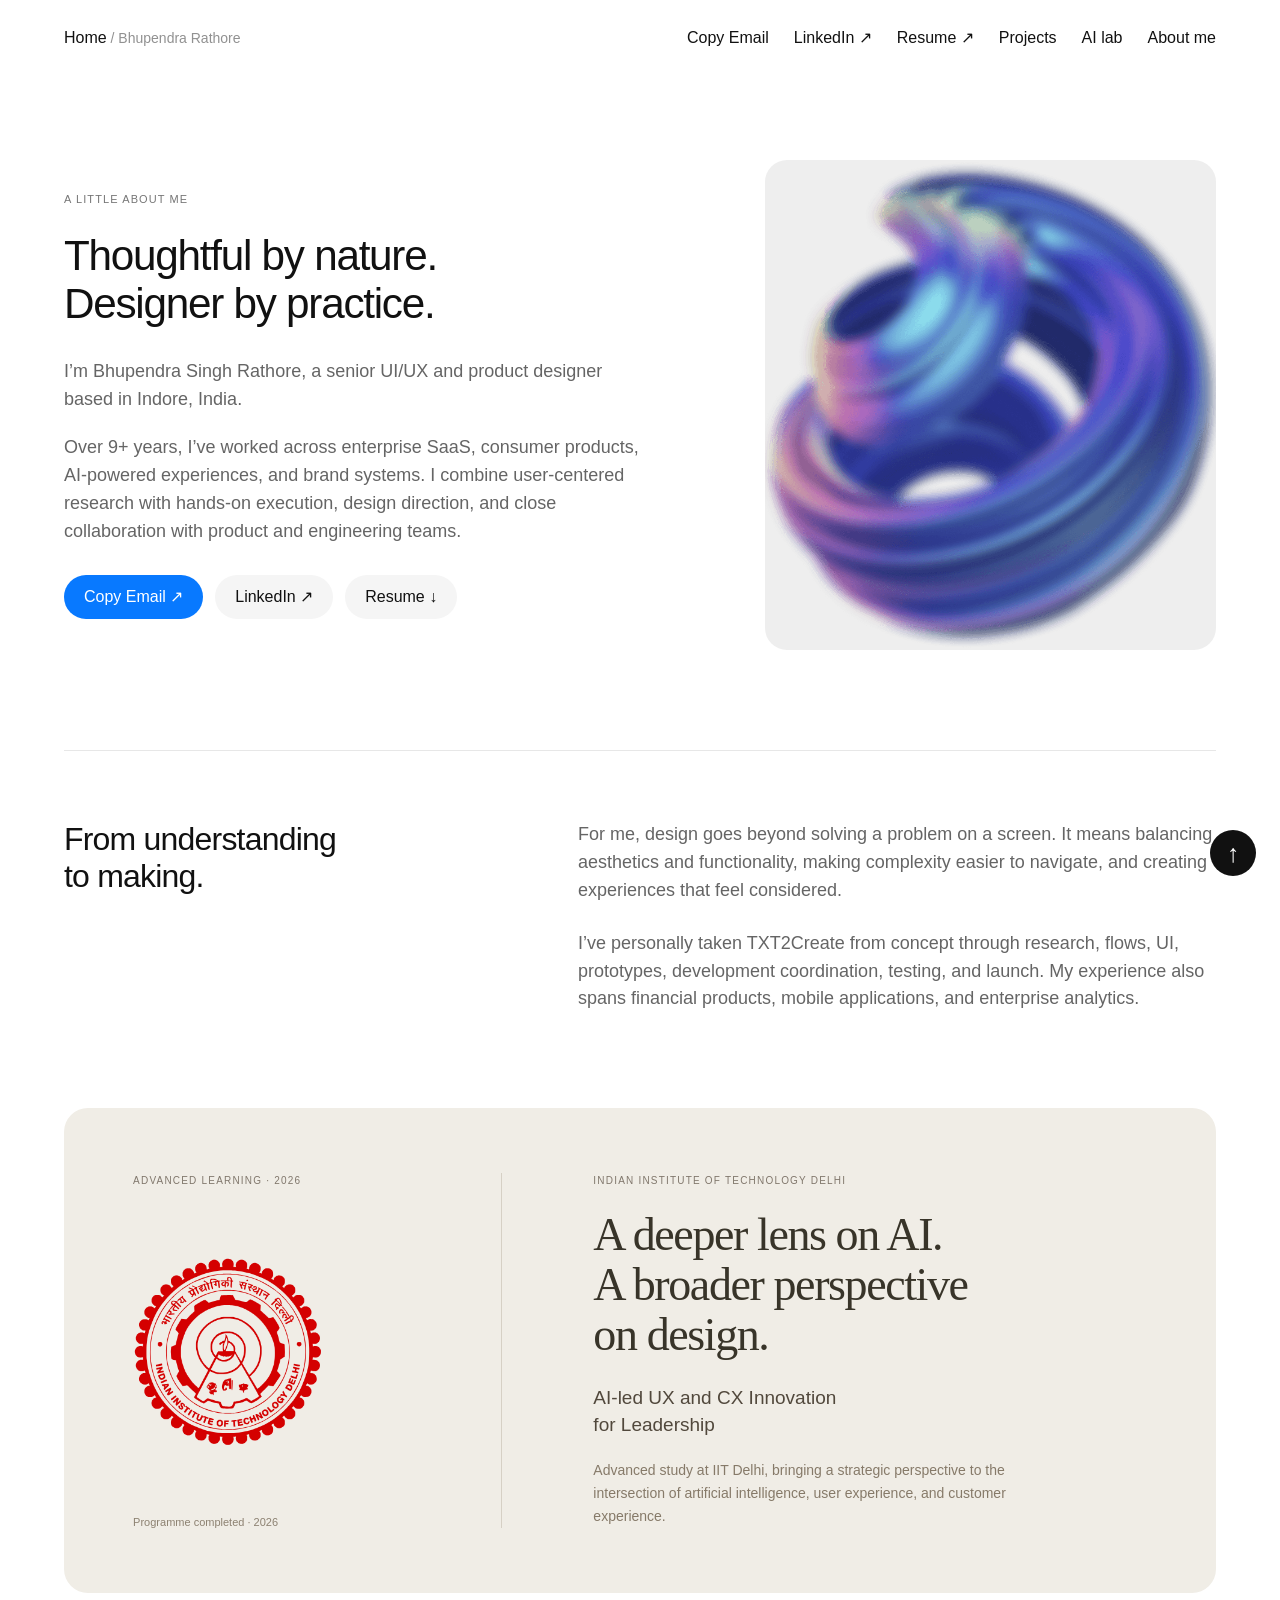
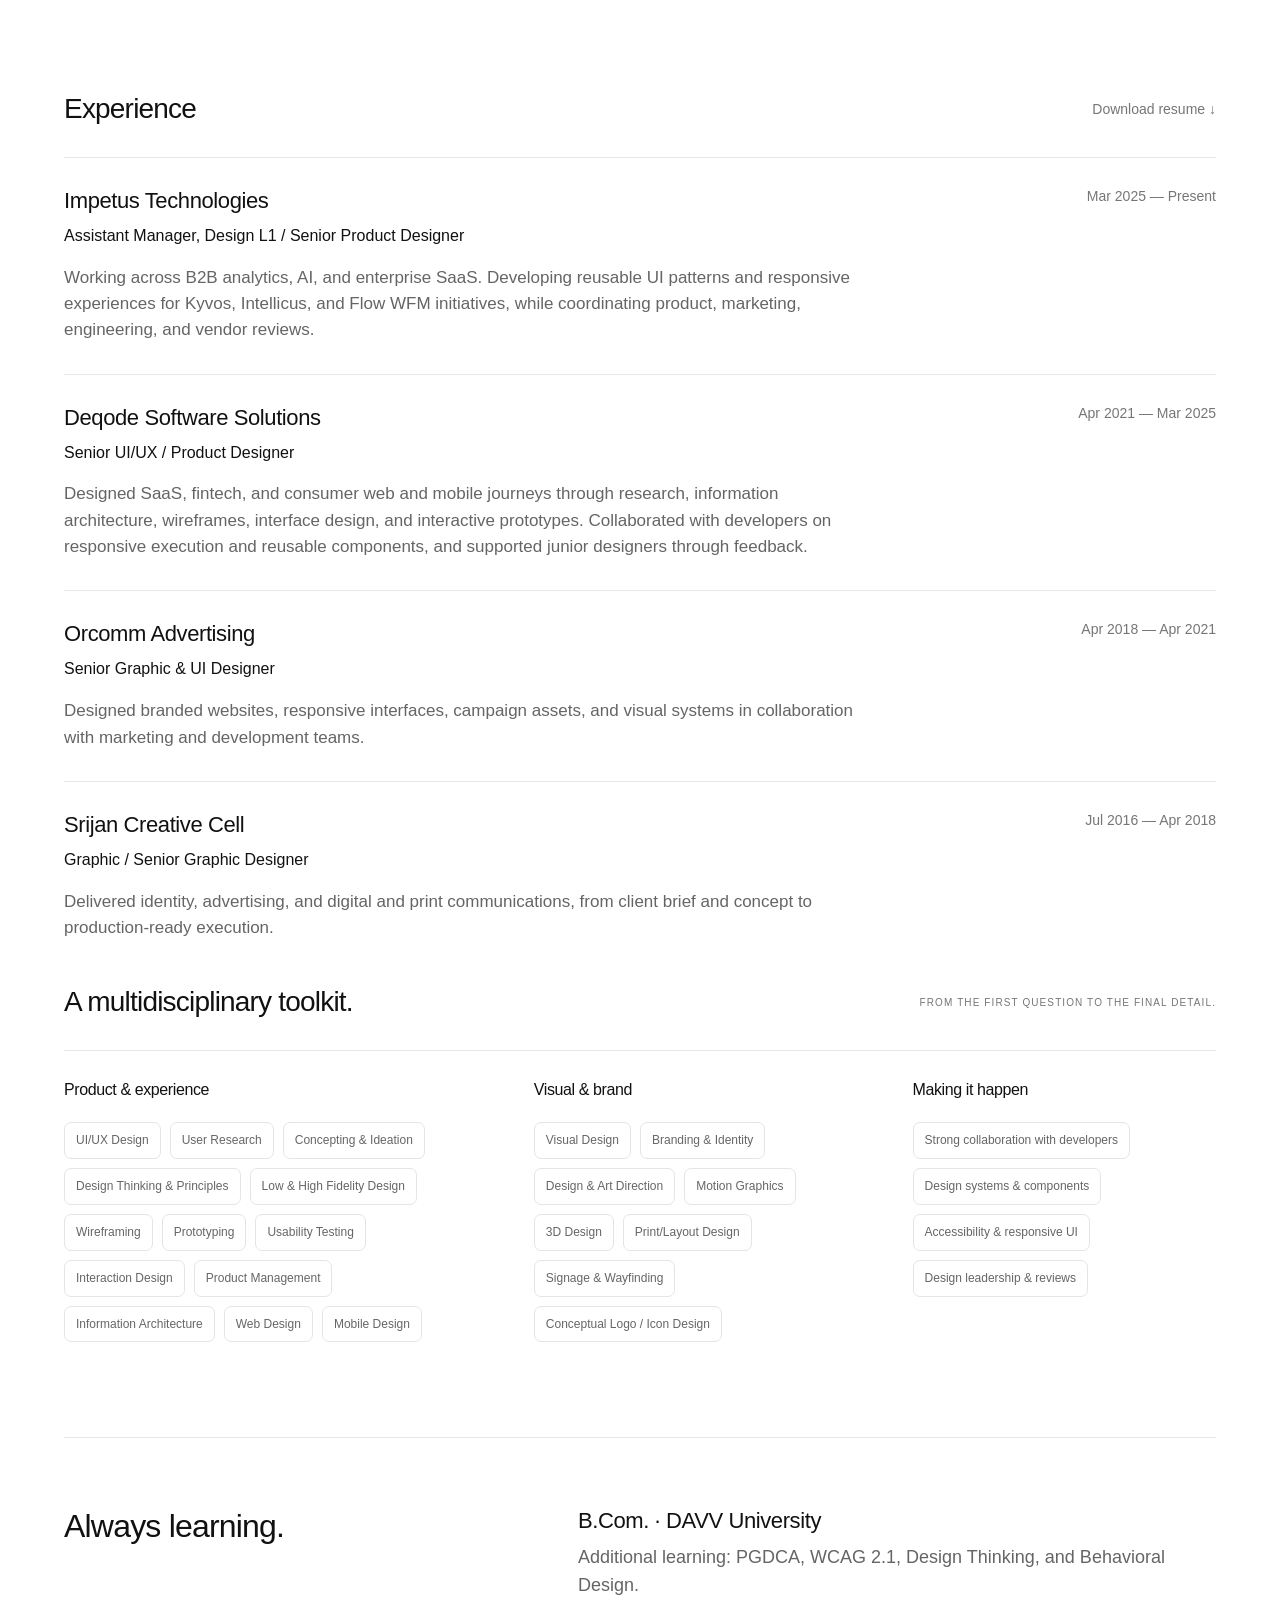
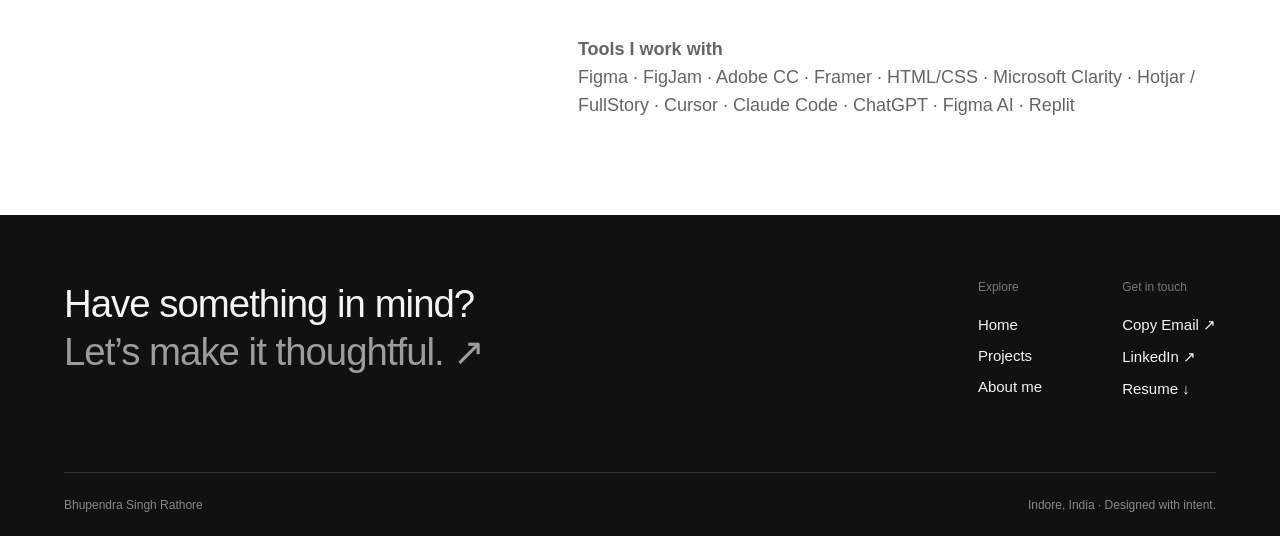
==== about-me.html @ 4e5d4de7 "feat: publish Bhupendra portfolio" ====
<!doctype html><html lang="en"><head><meta charset="utf-8"><meta name="viewport" content="width=device-width, initial-scale=1"><title>About — Bhupendra Singh Rathore</title><meta name="description" content="Senior UI/UX and product designer based in Indore, India. Enterprise SaaS, AI-powered products, and thoughtful digital experiences."><meta name="theme-color" content="#ffffff"><link rel="icon" href="favicon.svg" type="image/svg+xml"><link rel="stylesheet" href="local.css"><script src="local.js" defer></script></head>
    <body><a class="skip-link" href="#main">Skip to content</a><header class="site-header"><a href="index.html" aria-label="Bhupendra Rathore home">Home<span class="nav-name"> / Bhupendra Rathore</span></a><nav aria-label="Main navigation"><button class="nav-email" data-copy-email>Copy Email</button><a class="desktop-link" href="https://www.linkedin.com/in/bhupendra-rathore-b4b64588/" target="_blank" rel="noopener noreferrer">LinkedIn ↗</a><a class="desktop-link" href="Bhupendra_Rathore_Resume.pdf" target="_blank">Resume ↗</a><a href="index.html#case-studies">Projects</a><a href="index.html#ai-lab">AI lab</a><a href="about-me.html">About me</a></nav></header>
    <main id="main"><section class="about-hero"><div><span class="eyebrow">A LITTLE ABOUT ME</span><h1>Thoughtful by nature.<br>Designer by practice.</h1><p>I’m Bhupendra Singh Rathore, a senior UI/UX and product designer based in Indore, India.</p><p>Over 9+ years, I’ve worked across enterprise SaaS, consumer products, AI-powered experiences, and brand systems. I combine user-centered research with hands-on execution, design direction, and close collaboration with product and engineering teams.</p><div class="hero-actions"><button class="pill primary" data-copy-email>Copy Email ↗</button><a class="pill" href="https://www.linkedin.com/in/bhupendra-rathore-b4b64588/" target="_blank" rel="noopener noreferrer">LinkedIn ↗</a><a class="pill" href="Bhupendra_Rathore_Resume.pdf" target="_blank">Resume ↓</a></div></div><img class="portrait" src="assets-portrait.png" alt="Abstract iridescent artwork from Bhupendra’s portfolio" width="829" height="869"></section>
    <section class="about-copy"><h2>From understanding<br>to making.</h2><div><p>For me, design goes beyond solving a problem on a screen. It means balancing aesthetics and functionality, making complexity easier to navigate, and creating experiences that feel considered.</p><p>I’ve personally taken TXT2Create from concept through research, flows, UI, prototypes, development coordination, testing, and launch. My experience also spans financial products, mobile applications, and enterprise analytics.</p></div></section>
    <section class="iit-highlight" id="iit-delhi"><div class="iit-institution"><span class="eyebrow">ADVANCED LEARNING · 2026</span><img class="iit-logo" src="assets-iit-delhi-logo.png" alt="Indian Institute of Technology Delhi logo"><span class="iit-completion">Programme completed · 2026</span></div><div class="iit-copy"><span class="eyebrow">INDIAN INSTITUTE OF TECHNOLOGY DELHI</span><h2>A deeper lens on AI.<br>A broader perspective<br>on design.</h2><p class="iit-programme">AI-led UX and CX Innovation<br>for Leadership</p><p>Advanced study at IIT Delhi, bringing a strategic perspective to the intersection of artificial intelligence, user experience, and customer experience.</p></div></section><section id="experience"><div class="section-heading"><h2>Experience</h2><a href="Bhupendra_Rathore_Resume.pdf" target="_blank">Download resume ↓</a></div><article class="career"><div class="career-title"><h3>Impetus Technologies</h3><span>Mar 2025 — Present</span></div><p class="career-role">Assistant Manager, Design L1 / Senior Product Designer</p><p>Working across B2B analytics, AI, and enterprise SaaS. Developing reusable UI patterns and responsive experiences for Kyvos, Intellicus, and Flow WFM initiatives, while coordinating product, marketing, engineering, and vendor reviews.</p></article><article class="career"><div class="career-title"><h3>Deqode Software Solutions</h3><span>Apr 2021 — Mar 2025</span></div><p class="career-role">Senior UI/UX / Product Designer</p><p>Designed SaaS, fintech, and consumer web and mobile journeys through research, information architecture, wireframes, interface design, and interactive prototypes. Collaborated with developers on responsive execution and reusable components, and supported junior designers through feedback.</p></article><article class="career"><div class="career-title"><h3>Orcomm Advertising</h3><span>Apr 2018 — Apr 2021</span></div><p class="career-role">Senior Graphic &amp; UI Designer</p><p>Designed branded websites, responsive interfaces, campaign assets, and visual systems in collaboration with marketing and development teams.</p></article><article class="career"><div class="career-title"><h3>Srijan Creative Cell</h3><span>Jul 2016 — Apr 2018</span></div><p class="career-role">Graphic / Senior Graphic Designer</p><p>Delivered identity, advertising, and digital and print communications, from client brief and concept to production-ready execution.</p></article></section><section class="capabilities" id="capabilities"><div class="section-heading"><h2>A multidisciplinary toolkit.</h2><span>FROM THE FIRST QUESTION TO THE FINAL DETAIL.</span></div><div class="capability-grid"><div class="capability-group"><h3>Product &amp; experience</h3><div><span>UI/UX Design</span><span>User Research</span><span>Concepting &amp; Ideation</span><span>Design Thinking &amp; Principles</span><span>Low &amp; High Fidelity Design</span><span>Wireframing</span><span>Prototyping</span><span>Usability Testing</span><span>Interaction Design</span><span>Product Management</span><span>Information Architecture</span><span>Web Design</span><span>Mobile Design</span></div></div><div class="capability-group"><h3>Visual &amp; brand</h3><div><span>Visual Design</span><span>Branding &amp; Identity</span><span>Design &amp; Art Direction</span><span>Motion Graphics</span><span>3D Design</span><span>Print/Layout Design</span><span>Signage &amp; Wayfinding</span><span>Conceptual Logo / Icon Design</span></div></div><div class="capability-group"><h3>Making it happen</h3><div><span>Strong collaboration with developers</span><span>Design systems &amp; components</span><span>Accessibility &amp; responsive UI</span><span>Design leadership &amp; reviews</span></div></div></div></section><section class="about-copy"><h2>Always learning.</h2><div><h3>B.Com. · DAVV University</h3><p>Additional learning: PGDCA, WCAG 2.1, Design Thinking, and Behavioral Design.</p><p class="tools"><strong>Tools I work with</strong><br>Figma · FigJam · Adobe CC · Framer · HTML/CSS · Microsoft Clarity · Hotjar / FullStory · Cursor · Claude Code · ChatGPT · Figma AI · Replit</p></div></section></main><footer><div class="footer-top"><p>Have something in mind?<br><a href="mailto:bhup2009@gmail.com">Let’s make it thoughtful. ↗</a></p><div class="footer-links"><div><span>Explore</span><a href="index.html">Home</a><a href="index.html#case-studies">Projects</a><a href="about-me.html">About me</a></div><div><span>Get in touch</span><button data-copy-email>Copy Email ↗</button><a href="https://www.linkedin.com/in/bhupendra-rathore-b4b64588/" target="_blank" rel="noopener noreferrer">LinkedIn ↗</a><a href="Bhupendra_Rathore_Resume.pdf" target="_blank">Resume ↓</a></div></div></div><div class="footer-bottom"><span>Bhupendra Singh Rathore</span><span>Indore, India · Designed with intent.</span></div></footer><button class="back-top" aria-label="Scroll to top">↑</button><div id="toast" class="toast" role="status" aria-live="polite"></div></body></html>
---- local.css ----
:root{font-family:Arial,Helvetica,sans-serif;color:#111;background:#fff;font-synthesis:none;--muted:#767676;--line:#e7e7e7;--blue:#0879ff}
*{box-sizing:border-box}html{scroll-behavior:smooth;scroll-padding-top:100px}body{margin:0}a{color:inherit;text-decoration:none}button{font:inherit;color:inherit;cursor:pointer;border:0;background:none}a:focus-visible,button:focus-visible{outline:2px solid var(--blue);outline-offset:6px}img{max-width:100%;display:block}h1,h2,h3,p{margin:0}h1,h2,h3{font-weight:400}h1{letter-spacing:-1.25px}h2{font-size:28px;letter-spacing:-.8px}h3{font-size:22px;letter-spacing:-.4px}p{line-height:1.55}
.site-header{padding:28px 5%;display:flex;align-items:center;justify-content:space-between;gap:24px;font-size:16px}.nav-name{color:#919191;font-size:14px}.site-header nav{display:flex;align-items:center;gap:25px}.site-header a:hover,.nav-email:hover{color:var(--blue)}.nav-email{padding:0}main{padding:0 5%;max-width:1800px;margin:auto}.hero{padding:82px 0 76px}.eyebrow{display:flex;gap:18px;align-items:center;font-size:11px;letter-spacing:1.1px;color:var(--muted);line-height:1.5}.hero .eyebrow span{padding-left:18px;border-left:1px solid #ccc}.hero h1{font-size:clamp(30px,2.8vw,49px);line-height:1.22;max-width:1010px;margin:25px 0 33px}.hero-actions{display:flex;gap:12px;flex-wrap:wrap}.pill{display:inline-flex;justify-content:center;align-items:center;gap:15px;border-radius:100px;background:#f5f5f5;padding:12px 20px;font-size:16px;line-height:1.2;transition:background .2s,transform .2s}.pill:hover{background:#e8e8e8;transform:translateY(-2px)}.pill.primary{background:var(--blue);color:white}.pill.primary:hover{background:#0064dd}.showcase{display:block;height:clamp(350px,50vw,730px);position:relative;background:#eae6f4;overflow:hidden;border-radius:24px}.showcase>img{width:100%;height:100%;object-fit:cover;transition:transform .8s}.showcase:hover>img{transform:scale(1.025)}.showcase-label{position:absolute;inset:auto 24px 24px;display:flex;justify-content:space-between;align-items:center;gap:12px;color:white;background:#111c;backdrop-filter:blur(16px);padding:18px 22px;border-radius:12px;font-size:15px}.showcase-label>span:first-child{font-size:10px;letter-spacing:1px;color:#ddd}.intro-strip{display:flex;justify-content:space-between;align-items:flex-start;gap:30px;padding:37px 0 90px;font-size:16px}.intro-strip>span{font-size:18px}.intro-strip p{color:var(--muted)}.intro-strip>a{border-bottom:1px solid #ccc;padding-bottom:5px}.section-heading{display:flex;justify-content:space-between;align-items:center;gap:20px;margin-bottom:32px}.section-heading>span{font-size:10px;letter-spacing:1.1px;color:var(--muted)}.section-heading>a{font-size:14px;color:var(--muted)}
.project-grid{display:grid;grid-template-columns:1fr 1fr;gap:54px 28px}.project-card{display:block;min-width:0}.card-art{aspect-ratio:1.36;background:#f2f2f2;border-radius:20px;overflow:hidden}.card-art>img{width:100%;height:100%;object-fit:cover;transition:transform .5s}.project-card:hover .card-art>img{transform:scale(1.035)}.card-caption{display:flex;align-items:flex-start;justify-content:space-between;gap:16px;margin-top:21px}.card-caption h3{font-size:23px;margin-bottom:8px}.card-caption p{font-size:16px;color:var(--muted);max-width:420px}.card-arrow{font-size:23px;transition:transform .2s}.project-card:hover .card-arrow{transform:translate(3px,-3px)}.tags{display:flex;gap:8px;flex-wrap:wrap;margin-top:16px}.tags span,.practice-tags span{font-size:11px;border:1px solid #e3e3e3;padding:6px 10px;border-radius:30px;color:#6a6a6a}.type-art{display:flex;flex-direction:column;justify-content:space-between;height:100%;min-height:250px;padding:32px;background:#ecf1ff;color:#1732aa}.art-eyebrow{font-size:10px;letter-spacing:1.5px}.art-center{display:flex;gap:20px;align-items:center;justify-content:center;font-size:clamp(26px,3.1vw,54px);letter-spacing:-1.7px}.art-mark{font-size:1.6em}.art-bottom{font-size:13px;display:flex;justify-content:space-between;gap:15px}.type-art.beta-24{background:#f3ee65;color:#242619}.type-art.family-tree{background:#e4eddd;color:#375b32}.type-art.enterprise{background:#232a35;color:#e7eaf1}.other-work{padding:100px 0}.small-project-grid{display:grid;grid-template-columns:repeat(4,1fr);gap:22px}.small-project-grid .card-art{aspect-ratio:1.15}.small-project-grid .card-caption h3{font-size:19px}.small-project-grid .card-caption p{font-size:14px}.small-project-grid .type-art{padding:20px;min-height:0}.small-project-grid .art-center{font-size:22px;flex-direction:column;gap:8px}.small-project-grid .art-bottom{font-size:10px}.small-project-grid .art-eyebrow{font-size:8px}
.experience-section{padding:20px 0 70px}.experience-row{padding:26px 0;border-top:1px solid var(--line);display:flex;justify-content:space-between;gap:30px}.experience-row h3{font-size:20px}.experience-row p{font-size:15px;color:var(--muted);margin-top:8px}.experience-row>span{color:var(--muted);font-size:14px;white-space:nowrap;padding-top:3px}.practice{display:grid;grid-template-columns:1fr 1fr;gap:80px;padding:65px 0 90px}.practice h2{font-size:36px;line-height:1.16}.practice p{color:#555;font-size:20px}.practice-tags{display:flex;flex-wrap:wrap;gap:10px;margin-top:28px}.recognition{padding:20px 0 90px}.recognition-row{display:flex;justify-content:space-between;gap:25px;border-top:1px solid var(--line);padding:21px 0;font-size:17px}.recognition-row>span:last-child{color:var(--muted);font-size:15px}.writing{padding-bottom:110px}.writing>a{display:flex;justify-content:space-between;gap:25px;padding:24px 0;border-top:1px solid var(--line);font-size:18px}.writing>a>span:last-child{font-size:14px;color:var(--muted);white-space:nowrap}
footer{background:#111;color:#f4f4f4;padding:65px 5% 24px}.footer-top{display:flex;justify-content:space-between;gap:70px}.footer-top>p{font-size:clamp(25px,3vw,44px);line-height:1.25;letter-spacing:-1px}.footer-top>p>a{color:#9c9c9c;transition:color .2s}.footer-top>p>a:hover{color:#fff}.footer-links{display:flex;gap:80px}.footer-links>div{display:flex;flex-direction:column;gap:14px;font-size:15px}.footer-links span{font-size:12px;color:#777;margin-bottom:8px}.footer-links button{text-align:left;padding:0}.footer-bottom{display:flex;justify-content:space-between;gap:20px;border-top:1px solid #303030;margin-top:75px;padding-top:25px;font-size:12px;color:#888}.back-top{position:fixed;right:24px;bottom:24px;width:46px;height:46px;border-radius:50%;background:#111;color:#fff;font-size:25px;z-index:10;box-shadow:0 0 0 1px #ffffff50}.toast{position:fixed;bottom:30px;left:50%;transform:translate(-50%,15px);opacity:0;pointer-events:none;background:#111;color:white;border-radius:30px;padding:14px 22px;font-size:14px;z-index:20;transition:opacity .2s,transform .2s;box-shadow:0 4px 24px #0002}.toast.visible{opacity:1;transform:translate(-50%,0)}.skip-link{position:fixed;top:10px;left:10px;background:white;padding:12px;z-index:100;transform:translateY(-200%)}.skip-link:focus{transform:none}
.about-hero{display:grid;grid-template-columns:1.3fr 1fr;gap:10%;padding:85px 0 100px;align-items:center}.about-hero h1{font-size:clamp(34px,3.3vw,56px);line-height:1.14;margin:24px 0 30px}.about-hero p{font-size:18px;color:#656565;margin-bottom:20px}.about-hero .hero-actions{margin-top:30px}.portrait{width:100%;aspect-ratio:.92;object-fit:cover;border-radius:22px;background:#eee}.about-copy{display:grid;grid-template-columns:1fr 1.6fr;gap:10%;padding:70px 0;border-top:1px solid var(--line)}.about-copy h2{font-size:32px}.about-copy p{font-size:18px;color:#656565;margin:0 0 25px}.about-copy h3{margin-bottom:10px}.about-copy .tools{margin-top:36px}.skills-list{display:grid;grid-template-columns:1fr 1fr;gap:20px;font-size:16px;line-height:1.5}.career{padding:30px 0;border-top:1px solid var(--line)}.career-title{display:flex;justify-content:space-between;gap:20px}.career-title span{font-size:14px;color:var(--muted)}.career-role{font-size:16px;margin:10px 0 16px}.career>p:last-child{font-size:17px;color:#656565;max-width:800px}
.project-heading{padding:65px 0 45px}.back-link{font-size:14px;color:var(--muted)}.project-heading-row{display:flex;justify-content:space-between;align-items:flex-end;gap:30px;margin-top:60px}.project-heading h1{font-size:clamp(38px,4.5vw,66px);margin:18px 0}.project-heading p{font-size:20px;color:#707070;max-width:680px}.project-type{font-size:14px;color:var(--muted);padding-bottom:4px;white-space:nowrap}.project-cover{border-radius:24px;overflow:hidden;min-height:300px;background:#f2f2f2}.project-cover>img{width:100%;height:auto;max-height:850px;object-fit:contain}.project-cover>.type-art{min-height:500px}.project-cover .art-center{font-size:clamp(36px,7vw,96px)}.project-details{max-width:920px;margin:70px auto}.project-section{display:grid;grid-template-columns:1fr 2fr;gap:50px;margin-bottom:55px}.project-section h2{font-size:24px}.project-section p{font-size:19px;color:#656565}.project-contact{text-align:center;padding:60px 0 90px}.project-contact p{color:var(--muted);margin:18px 0 25px}.next-project{display:block;border-top:1px solid var(--line);padding:45px 0 75px}.next-project>span{font-size:14px;color:var(--muted)}.next-project h2{font-size:38px;margin-top:16px}section[id]{scroll-margin-top:40px}
@media(min-width:1600px){.site-header,footer{padding-left:max(5%,calc((100vw - 1620px)/2));padding-right:max(5%,calc((100vw - 1620px)/2))}}
@media(max-width:1000px){.nav-name{display:none}.small-project-grid{grid-template-columns:1fr 1fr;gap:40px 24px}.small-project-grid .card-art{aspect-ratio:1.5}.small-project-grid .art-center{flex-direction:row;font-size:30px}.intro-strip{flex-wrap:wrap}.intro-strip p{font-size:14px}.practice{gap:40px}.footer-links{gap:40px}.about-hero{gap:5%}.about-hero p{font-size:16px}}
@media(max-width:650px){.site-header{padding:23px 6%;font-size:14px}.site-header nav{gap:18px}.desktop-link,.nav-email{display:none}main{padding:0 6%}.hero{padding:65px 0 40px}.eyebrow{font-size:9px;gap:10px;letter-spacing:.7px}.hero .eyebrow span{padding-left:10px}.hero h1{font-size:32px;letter-spacing:-.8px;margin:24px 0 28px;line-height:1.18}.pill{font-size:14px;padding:12px 17px;gap:7px}.hero-actions{gap:8px}.showcase{height:340px;border-radius:16px}.showcase-label{inset:auto 12px 12px;padding:12px;font-size:12px;flex-direction:column;align-items:flex-start;gap:6px}.showcase-label>span:first-child{font-size:8px}.intro-strip{padding:24px 0 65px;gap:18px}.intro-strip>span{font-size:16px}.intro-strip p{flex-basis:100%;order:3}.intro-strip>a{font-size:12px}.section-heading{align-items:flex-end;margin-bottom:24px}.section-heading>span{display:none}.section-heading h2{font-size:25px}.project-grid{grid-template-columns:1fr;gap:40px}.card-art{border-radius:16px;aspect-ratio:1.3}.card-caption h3{font-size:22px}.card-caption p{font-size:15px}.type-art{padding:25px}.art-center{font-size:37px}.other-work{padding:65px 0}.small-project-grid{grid-template-columns:1fr;gap:40px}.small-project-grid .card-art{aspect-ratio:1.5}.small-project-grid .art-center{font-size:34px}.small-project-grid .card-caption h3{font-size:22px}.small-project-grid .card-caption p{font-size:15px}.experience-row{flex-direction:column;gap:12px;padding:24px 0}.experience-row h3{font-size:20px}.experience-row p{font-size:14px}.experience-row>span{font-size:12px}.practice{grid-template-columns:1fr;gap:25px;padding:15px 0 65px}.practice h2{font-size:32px}.practice p{font-size:18px}.recognition{padding-bottom:60px}.recognition-row{flex-direction:column;gap:8px;font-size:16px}.recognition-row>span:last-child{font-size:13px}.writing{padding-bottom:70px}.writing>a{font-size:16px;flex-direction:column;gap:10px}.writing>a>span:last-child{font-size:12px}footer{padding:45px 6% 25px}.footer-top{flex-direction:column;gap:40px}.footer-top>p{font-size:28px}.footer-links{justify-content:space-between;gap:20px;max-width:320px}.footer-bottom{margin-top:50px;flex-direction:column;gap:10px;font-size:11px}.back-top{width:40px;height:40px;right:15px;bottom:15px}.about-hero{grid-template-columns:1fr;padding:60px 0;gap:40px}.about-hero h1{font-size:37px}.portrait{max-height:450px;object-position:top}.about-copy{grid-template-columns:1fr;gap:25px;padding:45px 0}.about-copy h2{font-size:28px}.about-copy p{font-size:17px}.skills-list{font-size:14px;gap:16px}.career-title{flex-direction:column;gap:10px}.career-title h3{font-size:21px}.career-title span{font-size:12px}.career>p:last-child{font-size:16px}.project-heading{padding-top:45px}.project-heading-row{flex-direction:column;align-items:flex-start;margin-top:40px;gap:20px}.project-heading h1{font-size:39px}.project-heading p{font-size:18px}.project-cover{border-radius:16px;min-height:0}.project-cover>.type-art{min-height:320px}.project-details{margin:45px 0}.project-section{grid-template-columns:1fr;gap:16px;margin-bottom:40px}.project-section p{font-size:17px}.project-contact{padding:30px 0 60px}.project-contact h2{font-size:26px}.next-project h2{font-size:30px}.toast{max-width:90%;white-space:nowrap;font-size:13px}}
.portrait{height:auto}
.iit-logo{width:190px;height:auto;object-fit:contain}@media(max-width:650px){.iit-logo{width:140px}}
.type-art.talkbar{background:#eaf3f0;color:#234e43}.type-art.talkbar .art-center{font-size:clamp(36px,5vw,68px);letter-spacing:-2px}
.showcase{height:auto;aspect-ratio:16/9}
.metric-note{max-width:760px;margin-top:22px;color:#888;font-size:12px;line-height:1.8}
.experience-section{padding:110px 0 75px}.recognition{padding:20px 0 25px}.other-work{padding:95px 0 120px}.experience-row{padding:32px 0}.recognition-row{padding:25px 0}.project-grid{gap:65px 36px}.project-page{max-width:1160px;margin:auto}.project-page .project-heading{padding:85px 0 65px}.project-page .project-heading-row{margin-top:75px}.project-page .project-heading p{line-height:1.6;max-width:690px}.project-page .project-heading h1{margin:24px 0}.project-page .project-cover{border-radius:12px}.project-page .project-details{max-width:880px;margin:110px auto 95px}.project-page .project-section{grid-template-columns:1fr 2.2fr;gap:65px;margin-bottom:65px}.project-page .project-section p{font-size:18px;line-height:1.85}.project-page .project-section h2{font-size:23px;line-height:1.4}.study-results{border-top:1px solid var(--line);padding:70px 0 80px}.study-results h2{font-size:38px;line-height:1.2;margin:24px 0 50px}.metric-grid{display:grid;grid-template-columns:repeat(3,1fr);gap:45px}.metric-grid>div{display:flex;flex-direction:column;gap:17px}.metric-grid strong{font-size:68px;font-weight:400;letter-spacing:-3px}.metric-grid span{font-size:15px;color:#777;line-height:1.5}.metric-source{font-size:11px;color:#999;margin-top:34px}.metric-source a{text-decoration:underline;text-underline-offset:3px}.study-process{display:grid;grid-template-columns:1fr 1fr;gap:90px;padding:70px 0 110px;border-top:1px solid var(--line)}.study-process h2{font-size:32px;line-height:1.2;margin:24px 0}.study-process p{font-size:17px;line-height:1.8;color:#777}.study-process ol{padding:0;margin:0;list-style:none}.study-process li{display:flex;gap:24px;align-items:center;border-bottom:1px solid var(--line);padding:24px 0}.study-process li>span{font-size:12px;color:#aaa}.study-process h3{font-size:19px;letter-spacing:-.3px}.project-page .case-gallery{padding-top:20px}.project-page .case-gallery figure{margin-bottom:70px}.project-page .case-gallery img{border-radius:8px}.project-page .project-contact{padding:90px 0 115px}
@media(max-width:650px){.experience-section{padding:70px 0 50px}.recognition{padding:10px 0 20px}.other-work{padding:60px 0 75px}.experience-row{padding:25px 0}.project-grid{gap:45px}.project-page .project-heading{padding:50px 0 40px}.project-page .project-heading-row{margin-top:45px}.project-page .project-details{margin:65px 0}.project-page .project-section{grid-template-columns:1fr;gap:18px;margin-bottom:45px}.project-page .project-section p{font-size:17px;line-height:1.8}.study-results{padding:45px 0 50px}.study-results h2{font-size:28px;margin:20px 0 35px}.metric-grid{grid-template-columns:1fr;gap:25px}.metric-grid>div{flex-direction:row;align-items:center;gap:25px}.metric-grid strong{font-size:53px;min-width:105px}.metric-grid span{font-size:14px}.study-process{grid-template-columns:1fr;gap:25px;padding:45px 0 60px}.study-process h2{font-size:28px}.study-process h3{font-size:17px}.project-page .case-gallery figure{margin-bottom:40px}.project-page .project-contact{padding:50px 0 65px}}
@media(max-width:650px){.hero-actions .pill{padding:12px 14px}}
@media(prefers-reduced-motion:reduce){html{scroll-behavior:auto}*,*::before,*::after{transition:none!important;animation:none!important}}
.ai-lab{padding:20px 0 100px}.lab-intro{display:grid;grid-template-columns:1fr 1fr;gap:60px;align-items:end;margin-bottom:38px}.lab-intro h2{font-size:54px;line-height:1.04;letter-spacing:-2px;margin-top:20px}.coffee-dot{color:#8f5b3e}.lab-intro p{max-width:450px;color:#656565;font-size:18px}.handwritten{display:block;font-family:Georgia,serif;font-size:17px;font-style:italic;color:#947357;margin-top:20px}.creation-grid{display:grid;grid-template-columns:repeat(3,1fr);gap:18px}.creation{background:#f6f5f2;border:1px solid #ebe9e3;border-radius:20px;padding:28px;min-height:300px;display:flex;flex-direction:column;justify-content:space-between;gap:28px;transition:transform .25s,border-color .25s}.creation:hover{transform:translateY(-4px);border-color:#c5bcb0}.creation-top{display:flex;justify-content:space-between;align-items:center;gap:12px}.creation-mark{display:grid;place-items:center;width:50px;height:50px;border-radius:13px;background:white;font-size:25px;letter-spacing:-1px;box-shadow:0 2px 8px #00000008}.creation-type{color:#77716b;font-size:10px;letter-spacing:.7px;text-align:right;text-transform:uppercase}.creation h3{font-size:24px;margin-bottom:12px}.creation p{font-size:15px;color:#706a64;line-height:1.6;max-width:330px}.creation-note{font-size:10px;letter-spacing:.8px;color:#95897e;text-transform:uppercase}.html-figma{background:#eeeefa;border-color:#e5e4f2}.html-figma .creation-mark{color:#7361ac}.expenses{background:#edf3ec;border-color:#e0e8de}.expenses .creation-mark{color:#567551}.content-analysis{background:#f4eee6;border-color:#ede4d7}.content-analysis .creation-mark{color:#96683c}.design-audit{background:#eaf2f5;border-color:#dce9ed}.design-audit .creation-mark{color:#438599}.webpage-capture{background:#f7eeee;border-color:#efdfdf}.webpage-capture .creation-mark{color:#a26868}.coffee-card{background:#fff;border:1px dashed #d8cfc2;align-items:center;justify-content:center;text-align:center}.coffee-cup{font-size:34px}.coffee-card p{font-family:Georgia,serif;font-size:24px;font-style:italic;color:#76624e;line-height:1.25}
.iit-highlight{display:grid;grid-template-columns:1fr 1.5fr;gap:9%;padding:65px 6%;border-radius:24px;background:#f0ede6;position:relative;overflow:hidden;margin:0 0 100px}.iit-institution{display:flex;flex-direction:column;justify-content:space-between;align-items:flex-start;gap:40px;border-right:1px solid #d6d0c5}.iit-highlight .eyebrow{font-size:10px;letter-spacing:1.2px;color:#80776c}.iit-wordmark{font-family:Georgia,'Times New Roman',serif;font-size:96px;line-height:.8;letter-spacing:-7px;color:#383429}.iit-wordmark span{display:block;font-family:Arial,Helvetica,sans-serif;font-size:20px;letter-spacing:9px;line-height:1.6;margin-top:15px;margin-left:4px}.iit-completion{font-size:11px;color:#8c8171}.iit-copy h2{font-family:Georgia,'Times New Roman',serif;font-size:46px;line-height:1.08;letter-spacing:-1.4px;margin:22px 0 26px;color:#383429}.iit-copy .iit-programme{color:#51483c;font-size:19px;line-height:1.4;margin-bottom:20px}.iit-copy>p:last-child{color:#867a69;font-size:14px;max-width:430px;line-height:1.65}.capabilities{padding:15px 0 95px}.capability-grid{display:grid;grid-template-columns:1.4fr 1.1fr 1fr;gap:45px;border-top:1px solid var(--line);padding-top:30px}.capability-group h3{font-size:16px;margin-bottom:23px}.capability-group>div{display:flex;flex-wrap:wrap;gap:9px}.capability-group span{border:1px solid #e5e5e5;border-radius:7px;padding:9px 11px;font-size:12px;color:#666;line-height:1.4}.case-gallery{padding:20px 0 50px}.case-gallery figure{margin:0 0 32px}.case-gallery img{width:100%;height:auto;border-radius:16px;background:#f4f4f4}.case-gallery figcaption{font-size:11px;letter-spacing:.4px;color:#858585;margin-top:12px}
@media(max-width:1000px){.creation-grid{grid-template-columns:1fr 1fr}.iit-copy h2{font-size:38px}.iit-highlight{gap:6%;padding:50px 5%}.capability-grid{gap:24px}.lab-intro h2{font-size:46px}}
@media(max-width:650px){.ai-lab{padding:0 0 65px}.lab-intro{grid-template-columns:1fr;gap:23px;margin-bottom:28px}.lab-intro h2{font-size:42px;letter-spacing:-1.3px}.lab-intro p{font-size:16px}.handwritten{font-size:16px;margin-top:16px}.creation-grid{grid-template-columns:1fr;gap:14px}.creation{min-height:270px;padding:25px;border-radius:16px;gap:22px}.creation h3{font-size:24px}.creation p{font-size:15px;max-width:none}.coffee-card{min-height:230px}.iit-highlight{grid-template-columns:1fr;padding:32px 25px;gap:30px;margin-bottom:65px;border-radius:18px}.iit-institution{border-right:0;border-bottom:1px solid #d6d0c5;padding-bottom:25px;gap:25px}.iit-wordmark{font-size:70px;letter-spacing:-5px}.iit-wordmark span{font-size:15px;letter-spacing:6px;margin-top:10px}.iit-copy h2{font-size:35px;letter-spacing:-1px;margin:20px 0}.iit-highlight .eyebrow{font-size:8px}.iit-copy .iit-programme{font-size:18px}.iit-copy>p:last-child{font-size:14px}.capabilities{padding:0 0 60px}.capability-grid{grid-template-columns:1fr;gap:32px}.capability-group h3{margin-bottom:16px}.capability-group span{font-size:12px}.case-gallery{padding-top:0}.case-gallery .section-heading{align-items:flex-start;flex-direction:column;gap:14px}.case-gallery figure{margin-bottom:24px}.case-gallery img{border-radius:10px}}
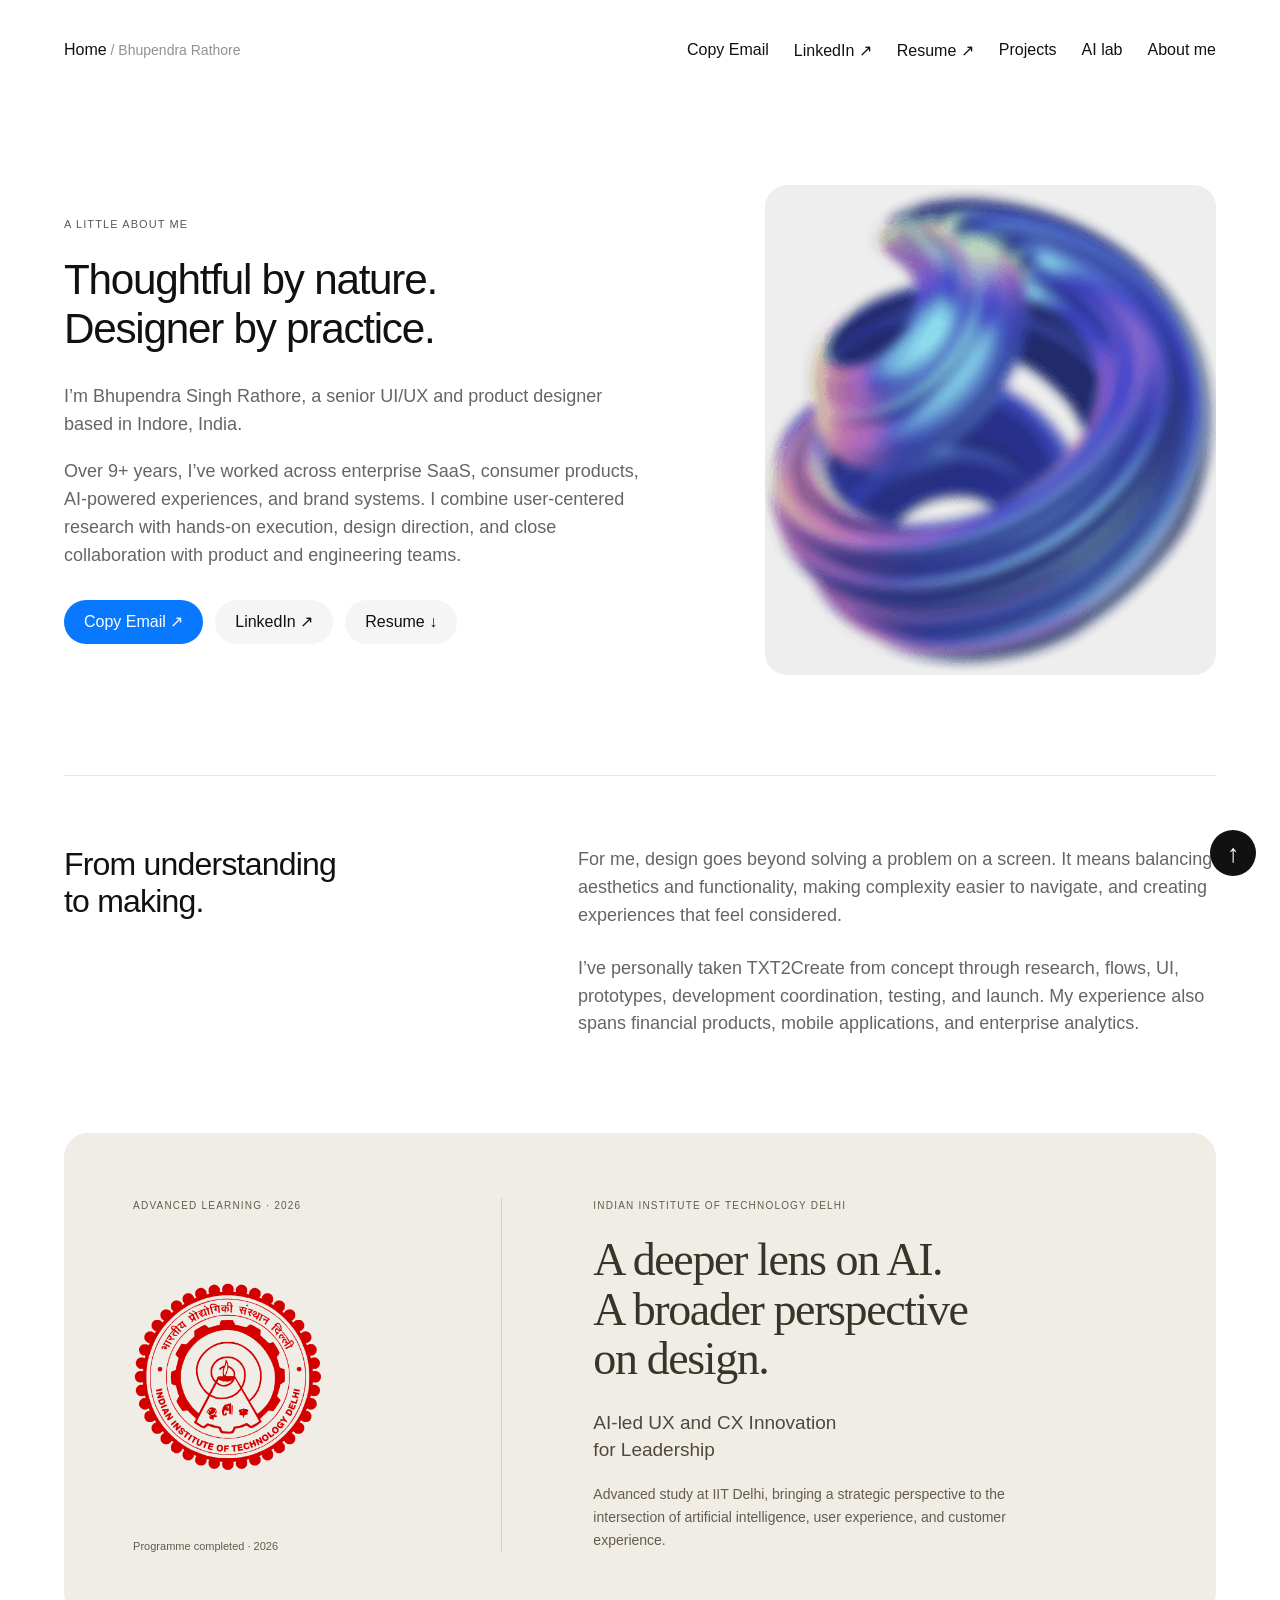
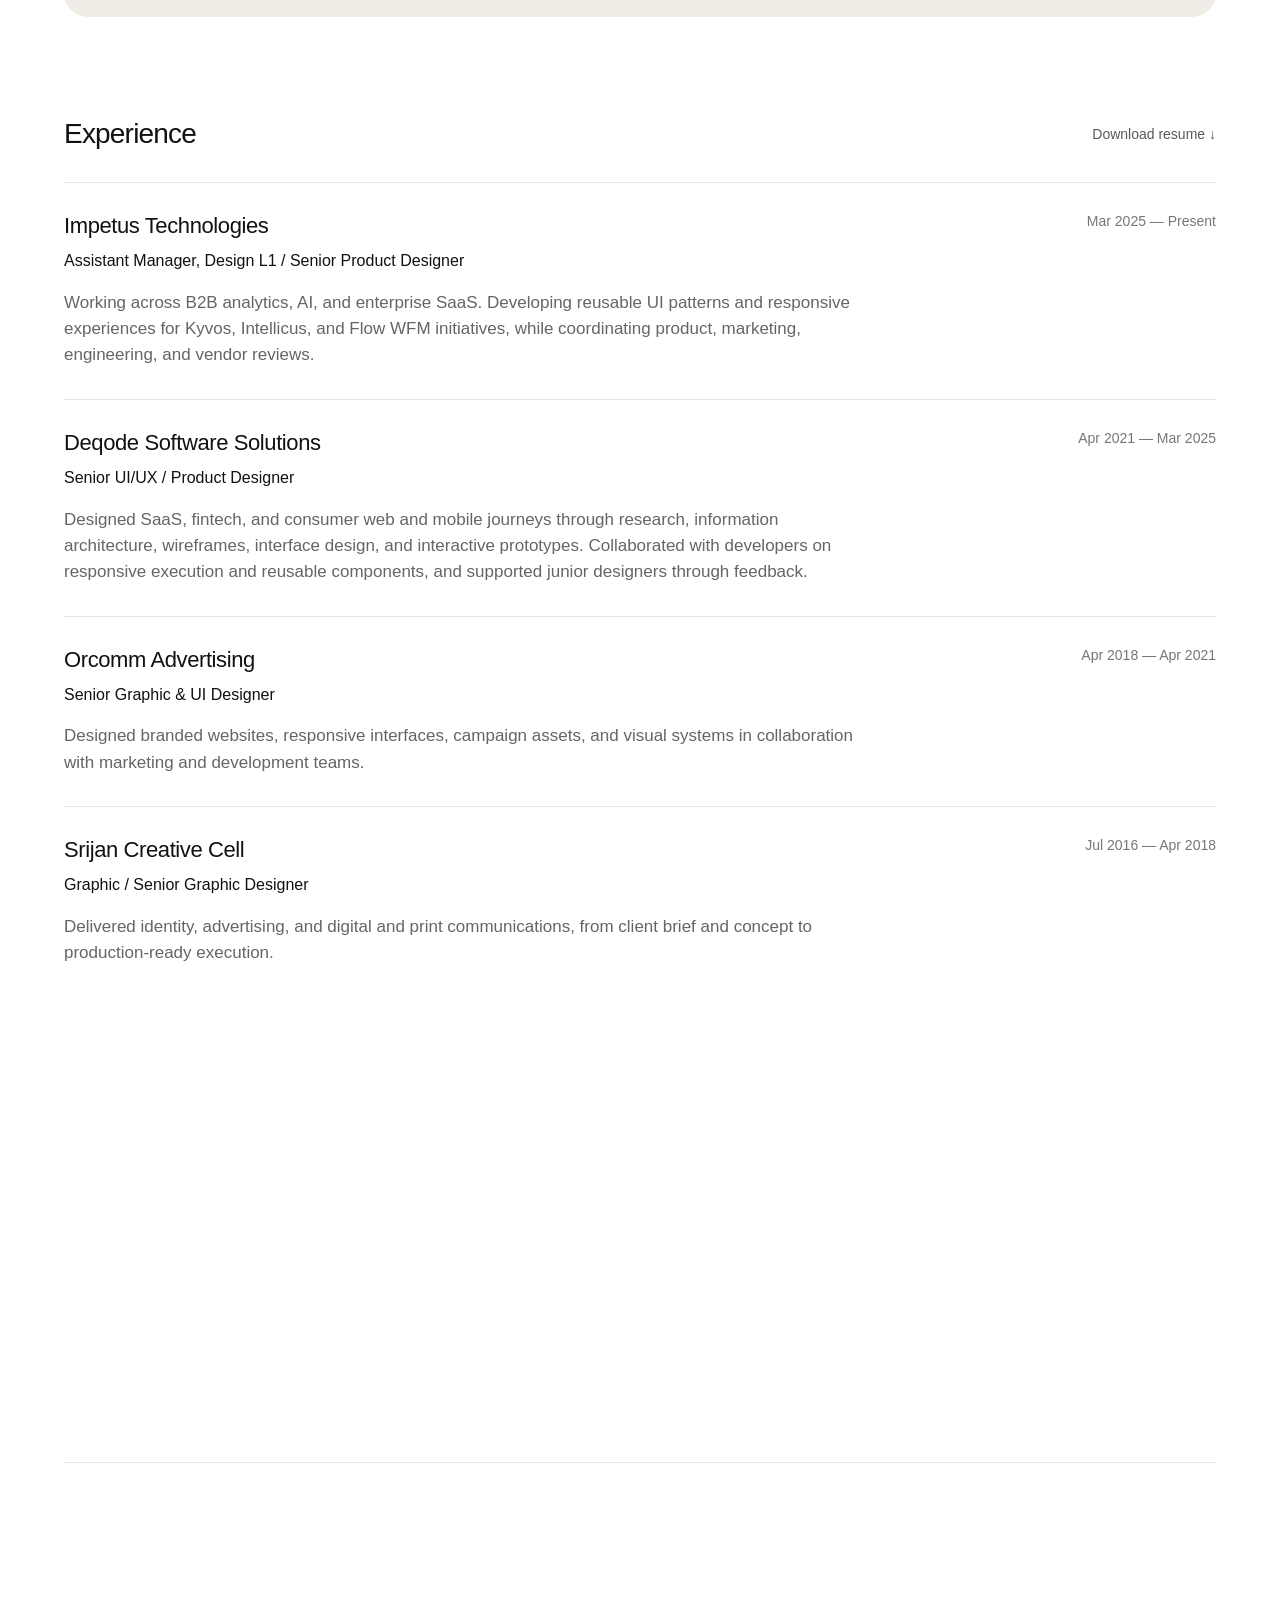
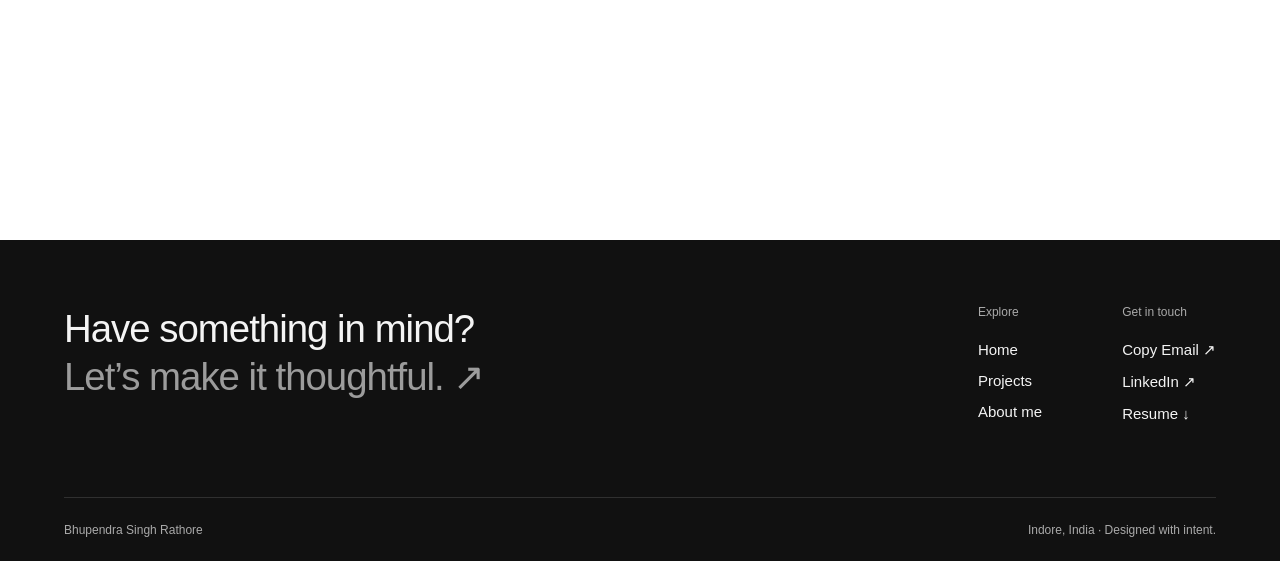
==== commit 27557a50: "feat: refine portfolio audit and prioritize fast first-screen loading" ====
--- a/about-me.html
+++ b/about-me.html
@@ -1,4 +1,35 @@
-<!doctype html><html lang="en"><head><meta charset="utf-8"><meta name="viewport" content="width=device-width, initial-scale=1"><title>About — Bhupendra Singh Rathore</title><meta name="description" content="Senior UI/UX and product designer based in Indore, India. Enterprise SaaS, AI-powered products, and thoughtful digital experiences."><meta name="theme-color" content="#ffffff"><link rel="icon" href="favicon.svg" type="image/svg+xml"><link rel="stylesheet" href="local.css"><script src="local.js" defer></script></head>
+<!doctype html><html lang="en"><head><meta charset="utf-8"><meta name="viewport" content="width=device-width, initial-scale=1"><title>About — Bhupendra Singh Rathore</title><meta name="description" content="Senior UI/UX and product designer based in Indore, India. Enterprise SaaS, AI-powered products, and thoughtful digital experiences."><meta name="theme-color" content="#ffffff"><link rel="icon" href="favicon.svg" type="image/svg+xml"><style>:root{font-family:Arial,Helvetica,sans-serif;color:#111;background:#fff;font-synthesis:none;--muted:#767676;--line:#e7e7e7;--blue:#0879ff}
+*{box-sizing:border-box}html{scroll-behavior:smooth;scroll-padding-top:100px}body{margin:0}a{color:inherit;text-decoration:none}button{font:inherit;color:inherit;cursor:pointer;border:0;background:none}a:focus-visible,button:focus-visible{outline:2px solid var(--blue);outline-offset:6px}img{max-width:100%;display:block}h1,h2,h3,p{margin:0}h1,h2,h3{font-weight:400}h1{letter-spacing:-1.25px}h2{font-size:28px;letter-spacing:-.8px}h3{font-size:22px;letter-spacing:-.4px}p{line-height:1.55}
+.site-header{padding:28px 5%;display:flex;align-items:center;justify-content:space-between;gap:24px;font-size:16px}.nav-name{color:#919191;font-size:14px}.site-header nav{display:flex;align-items:center;gap:25px}.site-header a:hover,.nav-email:hover{color:var(--blue)}.nav-email{padding:0}main{padding:0 5%;max-width:1800px;margin:auto}.hero{padding:82px 0 76px}.eyebrow{display:flex;gap:18px;align-items:center;font-size:11px;letter-spacing:1.1px;color:var(--muted);line-height:1.5}.hero .eyebrow span{padding-left:18px;border-left:1px solid #ccc}.hero h1{font-size:clamp(30px,2.8vw,49px);line-height:1.22;max-width:1010px;margin:25px 0 33px}.hero-actions{display:flex;gap:12px;flex-wrap:wrap}.pill{display:inline-flex;justify-content:center;align-items:center;gap:15px;border-radius:100px;background:#f5f5f5;padding:12px 20px;font-size:16px;line-height:1.2;transition:background .2s,transform .2s}.pill:hover{background:#e8e8e8;transform:translateY(-2px)}.pill.primary{background:var(--blue);color:white}.pill.primary:hover{background:#0064dd}.showcase{display:block;height:clamp(350px,50vw,730px);position:relative;background:#eae6f4;overflow:hidden;border-radius:24px}.showcase>img{width:100%;height:100%;object-fit:cover;transition:transform .8s}.showcase:hover>img{transform:scale(1.025)}.showcase-label{position:absolute;inset:auto 24px 24px;display:flex;justify-content:space-between;align-items:center;gap:12px;color:white;background:#111c;backdrop-filter:blur(16px);padding:18px 22px;border-radius:12px;font-size:15px}.showcase-label>span:first-child{font-size:10px;letter-spacing:1px;color:#ddd}.intro-strip{display:flex;justify-content:space-between;align-items:flex-start;gap:30px;padding:37px 0 90px;font-size:16px}.intro-strip>span{font-size:18px}.intro-strip p{color:var(--muted)}.intro-strip>a{border-bottom:1px solid #ccc;padding-bottom:5px}.section-heading{display:flex;justify-content:space-between;align-items:center;gap:20px;margin-bottom:32px}.section-heading>span{font-size:10px;letter-spacing:1.1px;color:var(--muted)}.section-heading>a{font-size:14px;color:var(--muted)}
+.project-grid{display:grid;grid-template-columns:1fr 1fr;gap:54px 28px}.project-card{display:block;min-width:0}.card-art{aspect-ratio:1.36;background:#f2f2f2;border-radius:20px;overflow:hidden}.card-art>img{width:100%;height:100%;object-fit:cover;transition:transform .5s}.project-card:hover .card-art>img{transform:scale(1.035)}.card-caption{display:flex;align-items:flex-start;justify-content:space-between;gap:16px;margin-top:21px}.card-caption h3{font-size:23px;margin-bottom:8px}.card-caption p{font-size:16px;color:var(--muted);max-width:420px}.card-arrow{font-size:23px;transition:transform .2s}.project-card:hover .card-arrow{transform:translate(3px,-3px)}.tags{display:flex;gap:8px;flex-wrap:wrap;margin-top:16px}.tags span,.practice-tags span{font-size:11px;border:1px solid #e3e3e3;padding:6px 10px;border-radius:30px;color:#6a6a6a}.type-art{display:flex;flex-direction:column;justify-content:space-between;height:100%;min-height:250px;padding:32px;background:#ecf1ff;color:#1732aa}.art-eyebrow{font-size:10px;letter-spacing:1.5px}.art-center{display:flex;gap:20px;align-items:center;justify-content:center;font-size:clamp(26px,3.1vw,54px);letter-spacing:-1.7px}.art-mark{font-size:1.6em}.art-bottom{font-size:13px;display:flex;justify-content:space-between;gap:15px}.type-art.beta-24{background:#f3ee65;color:#242619}.type-art.family-tree{background:#e4eddd;color:#375b32}.type-art.enterprise{background:#232a35;color:#e7eaf1}.other-work{padding:100px 0}.small-project-grid{display:grid;grid-template-columns:repeat(4,1fr);gap:22px}.small-project-grid .card-art{aspect-ratio:1.15}.small-project-grid .card-caption h3{font-size:19px}.small-project-grid .card-caption p{font-size:14px}.small-project-grid .type-art{padding:20px;min-height:0}.small-project-grid .art-center{font-size:22px;flex-direction:column;gap:8px}.small-project-grid .art-bottom{font-size:10px}.small-project-grid .art-eyebrow{font-size:8px}
+.experience-section{padding:20px 0 70px}.experience-row{padding:26px 0;border-top:1px solid var(--line);display:flex;justify-content:space-between;gap:30px}.experience-row h3{font-size:20px}.experience-row p{font-size:15px;color:var(--muted);margin-top:8px}.experience-row>span{color:var(--muted);font-size:14px;white-space:nowrap;padding-top:3px}.practice{display:grid;grid-template-columns:1fr 1fr;gap:80px;padding:65px 0 90px}.practice h2{font-size:36px;line-height:1.16}.practice p{color:#555;font-size:20px}.practice-tags{display:flex;flex-wrap:wrap;gap:10px;margin-top:28px}.recognition{padding:20px 0 90px}.recognition-row{display:flex;justify-content:space-between;gap:25px;border-top:1px solid var(--line);padding:21px 0;font-size:17px}.recognition-row>span:last-child{color:var(--muted);font-size:15px}.writing{padding-bottom:110px}.writing>a{display:flex;justify-content:space-between;gap:25px;padding:24px 0;border-top:1px solid var(--line);font-size:18px}.writing>a>span:last-child{font-size:14px;color:var(--muted);white-space:nowrap}
+footer{background:#111;color:#f4f4f4;padding:65px 5% 24px}.footer-top{display:flex;justify-content:space-between;gap:70px}.footer-top>p{font-size:clamp(25px,3vw,44px);line-height:1.25;letter-spacing:-1px}.footer-top>p>a{color:#9c9c9c;transition:color .2s}.footer-top>p>a:hover{color:#fff}.footer-links{display:flex;gap:80px}.footer-links>div{display:flex;flex-direction:column;gap:14px;font-size:15px}.footer-links span{font-size:12px;color:#777;margin-bottom:8px}.footer-links button{text-align:left;padding:0}.footer-bottom{display:flex;justify-content:space-between;gap:20px;border-top:1px solid #303030;margin-top:75px;padding-top:25px;font-size:12px;color:#888}.back-top{position:fixed;right:24px;bottom:24px;width:46px;height:46px;border-radius:50%;background:#111;color:#fff;font-size:25px;z-index:10;box-shadow:0 0 0 1px #ffffff50}.toast{position:fixed;bottom:30px;left:50%;transform:translate(-50%,15px);opacity:0;pointer-events:none;background:#111;color:white;border-radius:30px;padding:14px 22px;font-size:14px;z-index:20;transition:opacity .2s,transform .2s;box-shadow:0 4px 24px #0002}.toast.visible{opacity:1;transform:translate(-50%,0)}.skip-link{position:fixed;top:10px;left:10px;background:white;padding:12px;z-index:100;transform:translateY(-200%)}.skip-link:focus{transform:none}
+.about-hero{display:grid;grid-template-columns:1.3fr 1fr;gap:10%;padding:85px 0 100px;align-items:center}.about-hero h1{font-size:clamp(34px,3.3vw,56px);line-height:1.14;margin:24px 0 30px}.about-hero p{font-size:18px;color:#656565;margin-bottom:20px}.about-hero .hero-actions{margin-top:30px}.portrait{width:100%;aspect-ratio:.92;object-fit:cover;border-radius:22px;background:#eee}.about-copy{display:grid;grid-template-columns:1fr 1.6fr;gap:10%;padding:70px 0;border-top:1px solid var(--line)}.about-copy h2{font-size:32px}.about-copy p{font-size:18px;color:#656565;margin:0 0 25px}.about-copy h3{margin-bottom:10px}.about-copy .tools{margin-top:36px}.skills-list{display:grid;grid-template-columns:1fr 1fr;gap:20px;font-size:16px;line-height:1.5}.career{padding:30px 0;border-top:1px solid var(--line)}.career-title{display:flex;justify-content:space-between;gap:20px}.career-title span{font-size:14px;color:var(--muted)}.career-role{font-size:16px;margin:10px 0 16px}.career>p:last-child{font-size:17px;color:#656565;max-width:800px}
+.project-heading{padding:65px 0 45px}.back-link{font-size:14px;color:var(--muted)}.project-heading-row{display:flex;justify-content:space-between;align-items:flex-end;gap:30px;margin-top:60px}.project-heading h1{font-size:clamp(38px,4.5vw,66px);margin:18px 0}.project-heading p{font-size:20px;color:#707070;max-width:680px}.project-type{font-size:14px;color:var(--muted);padding-bottom:4px;white-space:nowrap}.project-cover{border-radius:24px;overflow:hidden;min-height:300px;background:#f2f2f2}.project-cover>img{width:100%;height:auto;max-height:850px;object-fit:contain}.project-cover>.type-art{min-height:500px}.project-cover .art-center{font-size:clamp(36px,7vw,96px)}.project-details{max-width:920px;margin:70px auto}.project-section{display:grid;grid-template-columns:1fr 2fr;gap:50px;margin-bottom:55px}.project-section h2{font-size:24px}.project-section p{font-size:19px;color:#656565}.project-contact{text-align:center;padding:60px 0 90px}.project-contact p{color:var(--muted);margin:18px 0 25px}.next-project{display:block;border-top:1px solid var(--line);padding:45px 0 75px}.next-project>span{font-size:14px;color:var(--muted)}.next-project h2{font-size:38px;margin-top:16px}section[id]{scroll-margin-top:40px}
+@media(min-width:1600px){.site-header,footer{padding-left:max(5%,calc((100vw - 1620px)/2));padding-right:max(5%,calc((100vw - 1620px)/2))}}
+@media(max-width:1000px){.nav-name{display:none}.small-project-grid{grid-template-columns:1fr 1fr;gap:40px 24px}.small-project-grid .card-art{aspect-ratio:1.5}.small-project-grid .art-center{flex-direction:row;font-size:30px}.intro-strip{flex-wrap:wrap}.intro-strip p{font-size:14px}.practice{gap:40px}.footer-links{gap:40px}.about-hero{gap:5%}.about-hero p{font-size:16px}}
+@media(max-width:650px){.site-header{padding:23px 6%;font-size:14px}.site-header nav{gap:18px}.desktop-link,.nav-email{display:none}main{padding:0 6%}.hero{padding:65px 0 40px}.eyebrow{font-size:9px;gap:10px;letter-spacing:.7px}.hero .eyebrow span{padding-left:10px}.hero h1{font-size:32px;letter-spacing:-.8px;margin:24px 0 28px;line-height:1.18}.pill{font-size:14px;padding:12px 17px;gap:7px}.hero-actions{gap:8px}.showcase{height:340px;border-radius:16px}.showcase-label{inset:auto 12px 12px;padding:12px;font-size:12px;flex-direction:column;align-items:flex-start;gap:6px}.showcase-label>span:first-child{font-size:8px}.intro-strip{padding:24px 0 65px;gap:18px}.intro-strip>span{font-size:16px}.intro-strip p{flex-basis:100%;order:3}.intro-strip>a{font-size:12px}.section-heading{align-items:flex-end;margin-bottom:24px}.section-heading>span{display:none}.section-heading h2{font-size:25px}.project-grid{grid-template-columns:1fr;gap:40px}.card-art{border-radius:16px;aspect-ratio:1.3}.card-caption h3{font-size:22px}.card-caption p{font-size:15px}.type-art{padding:25px}.art-center{font-size:37px}.other-work{padding:65px 0}.small-project-grid{grid-template-columns:1fr;gap:40px}.small-project-grid .card-art{aspect-ratio:1.5}.small-project-grid .art-center{font-size:34px}.small-project-grid .card-caption h3{font-size:22px}.small-project-grid .card-caption p{font-size:15px}.experience-row{flex-direction:column;gap:12px;padding:24px 0}.experience-row h3{font-size:20px}.experience-row p{font-size:14px}.experience-row>span{font-size:12px}.practice{grid-template-columns:1fr;gap:25px;padding:15px 0 65px}.practice h2{font-size:32px}.practice p{font-size:18px}.recognition{padding-bottom:60px}.recognition-row{flex-direction:column;gap:8px;font-size:16px}.recognition-row>span:last-child{font-size:13px}.writing{padding-bottom:70px}.writing>a{font-size:16px;flex-direction:column;gap:10px}.writing>a>span:last-child{font-size:12px}footer{padding:45px 6% 25px}.footer-top{flex-direction:column;gap:40px}.footer-top>p{font-size:28px}.footer-links{justify-content:space-between;gap:20px;max-width:320px}.footer-bottom{margin-top:50px;flex-direction:column;gap:10px;font-size:11px}.back-top{width:40px;height:40px;right:15px;bottom:15px}.about-hero{grid-template-columns:1fr;padding:60px 0;gap:40px}.about-hero h1{font-size:37px}.portrait{max-height:450px;object-position:top}.about-copy{grid-template-columns:1fr;gap:25px;padding:45px 0}.about-copy h2{font-size:28px}.about-copy p{font-size:17px}.skills-list{font-size:14px;gap:16px}.career-title{flex-direction:column;gap:10px}.career-title h3{font-size:21px}.career-title span{font-size:12px}.career>p:last-child{font-size:16px}.project-heading{padding-top:45px}.project-heading-row{flex-direction:column;align-items:flex-start;margin-top:40px;gap:20px}.project-heading h1{font-size:39px}.project-heading p{font-size:18px}.project-cover{border-radius:16px;min-height:0}.project-cover>.type-art{min-height:320px}.project-details{margin:45px 0}.project-section{grid-template-columns:1fr;gap:16px;margin-bottom:40px}.project-section p{font-size:17px}.project-contact{padding:30px 0 60px}.project-contact h2{font-size:26px}.next-project h2{font-size:30px}.toast{max-width:90%;white-space:nowrap;font-size:13px}}
+.portrait{height:auto}
+.hero-description{max-width:66ch;font-size:20px;line-height:1.6;color:#525252;margin:-8px 0 32px}.hero-capabilities{list-style:none;padding:0;display:flex;flex-wrap:wrap;gap:16px 32px;margin:32px 0 0;color:#525252;font-size:13px}.hero-capabilities li{border-left:2px solid #d5d5d5;padding-left:12px}.hero h1{max-width:20ch;font-size:clamp(36px,4vw,64px);line-height:1.08;letter-spacing:-1.8px}.flagship-section{padding-top:96px}.flagship-grid{grid-template-columns:repeat(12,minmax(0,1fr));gap:32px}.flagship-grid>.project-card{grid-column:span 4}.small-project-grid{grid-template-columns:repeat(12,minmax(0,1fr));gap:40px 24px}.small-project-grid>.project-card{grid-column:span 4}.project-card:focus-visible{outline:3px solid #075dc4;outline-offset:8px;border-radius:16px}.case-action{display:flex;gap:12px;align-items:center;margin-top:24px;font-size:14px;color:#164e95;min-height:24px}.leadership{padding:96px 0 0}.section-intro{max-width:66ch;font-size:20px;line-height:1.65;color:#525252;margin-bottom:40px}.leadership-grid{display:grid;grid-template-columns:repeat(12,minmax(0,1fr));gap:40px 48px}.leadership-grid article{grid-column:span 6;border-top:1px solid #d4d4d4;padding-top:24px}.leadership-grid h3{font-size:22px;margin-bottom:16px}.leadership-grid p{max-width:60ch;color:#525252;font-size:17px;line-height:1.7}.content-needed{border-left:2px solid #a8a8a8;padding:8px 0 8px 20px}.content-needed strong{font-weight:500;font-size:12px;text-transform:uppercase;letter-spacing:.8px;color:#565656}.content-needed p{margin-top:8px}.project-section>div{min-width:0}.project-section p{max-width:70ch}.site-header nav>a,.nav-email{min-height:44px;display:inline-flex;align-items:center}.back-top{min-width:44px;min-height:44px}.tags span,.practice-tags span,.capability-group span,.eyebrow,.section-heading>span,.section-heading>a,.card-caption p,.intro-strip p,.experience-row p,.experience-row>span,.recognition-row>span:last-child,.writing>a>span:last-child{color:#595959}.creation p{color:#57534e}.creation-type,.creation-note{color:#625a52}.iit-highlight .eyebrow,.iit-completion,.iit-copy>p:last-child{color:#655b4e}.footer-links span,.footer-bottom{color:#aaa}.hero,.other-work,.experience-section,.ai-lab,.recognition,.writing{scroll-margin-top:80px}.pill{min-height:44px}.hero-actions{margin-top:24px}.practice .hero-actions{margin-top:32px}
+@media(max-width:1024px){.flagship-grid>.project-card{grid-column:span 6}.flagship-grid>.project-card:last-child{grid-column:span 6}.small-project-grid>.project-card{grid-column:span 6}.site-header nav{gap:16px}.nav-name{display:none}}
+@media(max-width:650px){.hero-description{font-size:17px;margin:0 0 24px}.hero h1{font-size:clamp(32px,8.8vw,45px);letter-spacing:-1px;max-width:20ch}.hero-capabilities{gap:16px;margin-top:24px;font-size:12px}.hero-capabilities li{padding-left:8px}.hero-actions .pill{font-size:13px;padding:12px}.flagship-section{padding-top:64px}.flagship-grid>.project-card,.flagship-grid>.project-card:last-child,.small-project-grid>.project-card{grid-column:span 12}.flagship-grid{gap:40px}.leadership{padding-top:64px}.leadership-grid article{grid-column:span 12}.leadership-grid{gap:32px}.section-intro{font-size:17px;margin-bottom:32px}.leadership-grid p{font-size:16px}.site-header{gap:12px}.site-header nav{gap:12px}.site-header,.site-header nav{font-size:13px}.small-project-grid .art-center{font-size:clamp(24px,7vw,34px)}.art-center{font-size:clamp(25px,8vw,37px)}.project-heading h1{overflow-wrap:anywhere}.section-heading h2{font-size:25px}.pill{max-width:100%}}
+main>section:not(.hero):not(.about-hero):not(.project-heading),.case-gallery figure{content-visibility:auto;contain-intrinsic-size:auto 700px}
+.iit-logo{width:190px;height:auto;object-fit:contain}@media(max-width:650px){.iit-logo{width:140px}}
+.type-art.talkbar{background:#eaf3f0;color:#234e43}.type-art.talkbar .art-center{font-size:clamp(36px,5vw,68px);letter-spacing:-2px}
+.showcase{height:auto;aspect-ratio:16/9}
+.metric-note{max-width:760px;margin-top:22px;color:#888;font-size:12px;line-height:1.8}
+.experience-section{padding:110px 0 75px}.recognition{padding:20px 0 25px}.other-work{padding:95px 0 120px}.experience-row{padding:32px 0}.recognition-row{padding:25px 0}.project-grid{gap:65px 36px}.project-page{max-width:1160px;margin:auto}.project-page .project-heading{padding:85px 0 65px}.project-page .project-heading-row{margin-top:75px}.project-page .project-heading p{line-height:1.6;max-width:690px}.project-page .project-heading h1{margin:24px 0}.project-page .project-cover{border-radius:12px}.project-page .project-details{max-width:880px;margin:110px auto 95px}.project-page .project-section{grid-template-columns:1fr 2.2fr;gap:65px;margin-bottom:65px}.project-page .project-section p{font-size:18px;line-height:1.85}.project-page .project-section h2{font-size:23px;line-height:1.4}.study-results{border-top:1px solid var(--line);padding:70px 0 80px}.study-results h2{font-size:38px;line-height:1.2;margin:24px 0 50px}.metric-grid{display:grid;grid-template-columns:repeat(3,1fr);gap:45px}.metric-grid>div{display:flex;flex-direction:column;gap:17px}.metric-grid strong{font-size:68px;font-weight:400;letter-spacing:-3px}.metric-grid span{font-size:15px;color:#777;line-height:1.5}.metric-source{font-size:11px;color:#999;margin-top:34px}.metric-source a{text-decoration:underline;text-underline-offset:3px}.study-process{display:grid;grid-template-columns:1fr 1fr;gap:90px;padding:70px 0 110px;border-top:1px solid var(--line)}.study-process h2{font-size:32px;line-height:1.2;margin:24px 0}.study-process p{font-size:17px;line-height:1.8;color:#777}.study-process ol{padding:0;margin:0;list-style:none}.study-process li{display:flex;gap:24px;align-items:center;border-bottom:1px solid var(--line);padding:24px 0}.study-process li>span{font-size:12px;color:#aaa}.study-process h3{font-size:19px;letter-spacing:-.3px}.project-page .case-gallery{padding-top:20px}.project-page .case-gallery figure{margin-bottom:70px}.project-page .case-gallery img{border-radius:8px}.project-page .project-contact{padding:90px 0 115px}
+@media(max-width:650px){.experience-section{padding:70px 0 50px}.recognition{padding:10px 0 20px}.other-work{padding:60px 0 75px}.experience-row{padding:25px 0}.project-grid{gap:45px}.project-page .project-heading{padding:50px 0 40px}.project-page .project-heading-row{margin-top:45px}.project-page .project-details{margin:65px 0}.project-page .project-section{grid-template-columns:1fr;gap:18px;margin-bottom:45px}.project-page .project-section p{font-size:17px;line-height:1.8}.study-results{padding:45px 0 50px}.study-results h2{font-size:28px;margin:20px 0 35px}.metric-grid{grid-template-columns:1fr;gap:25px}.metric-grid>div{flex-direction:row;align-items:center;gap:25px}.metric-grid strong{font-size:53px;min-width:105px}.metric-grid span{font-size:14px}.study-process{grid-template-columns:1fr;gap:25px;padding:45px 0 60px}.study-process h2{font-size:28px}.study-process h3{font-size:17px}.project-page .case-gallery figure{margin-bottom:40px}.project-page .project-contact{padding:50px 0 65px}}
+@media(max-width:650px){.hero-actions .pill{padding:12px 14px}}
+@media(prefers-reduced-motion:reduce){html{scroll-behavior:auto}*,*::before,*::after{transition:none!important;animation:none!important}}
+.ai-lab{padding:20px 0 100px}.lab-intro{display:grid;grid-template-columns:1fr 1fr;gap:60px;align-items:end;margin-bottom:38px}.lab-intro h2{font-size:54px;line-height:1.04;letter-spacing:-2px;margin-top:20px}.coffee-dot{color:#8f5b3e}.lab-intro p{max-width:450px;color:#656565;font-size:18px}.handwritten{display:block;font-family:Georgia,serif;font-size:17px;font-style:italic;color:#947357;margin-top:20px}.creation-grid{display:grid;grid-template-columns:repeat(3,1fr);gap:18px}.creation{background:#f6f5f2;border:1px solid #ebe9e3;border-radius:20px;padding:28px;min-height:300px;display:flex;flex-direction:column;justify-content:space-between;gap:28px;transition:transform .25s,border-color .25s}.creation:hover{transform:translateY(-4px);border-color:#c5bcb0}.creation-top{display:flex;justify-content:space-between;align-items:center;gap:12px}.creation-mark{display:grid;place-items:center;width:50px;height:50px;border-radius:13px;background:white;font-size:25px;letter-spacing:-1px;box-shadow:0 2px 8px #00000008}.creation-type{color:#77716b;font-size:10px;letter-spacing:.7px;text-align:right;text-transform:uppercase}.creation h3{font-size:24px;margin-bottom:12px}.creation p{font-size:15px;color:#706a64;line-height:1.6;max-width:330px}.creation-note{font-size:10px;letter-spacing:.8px;color:#95897e;text-transform:uppercase}.html-figma{background:#eeeefa;border-color:#e5e4f2}.html-figma .creation-mark{color:#7361ac}.expenses{background:#edf3ec;border-color:#e0e8de}.expenses .creation-mark{color:#567551}.content-analysis{background:#f4eee6;border-color:#ede4d7}.content-analysis .creation-mark{color:#96683c}.design-audit{background:#eaf2f5;border-color:#dce9ed}.design-audit .creation-mark{color:#438599}.webpage-capture{background:#f7eeee;border-color:#efdfdf}.webpage-capture .creation-mark{color:#a26868}.coffee-card{background:#fff;border:1px dashed #d8cfc2;align-items:center;justify-content:center;text-align:center}.coffee-cup{font-size:34px}.coffee-card p{font-family:Georgia,serif;font-size:24px;font-style:italic;color:#76624e;line-height:1.25}
+.iit-highlight{display:grid;grid-template-columns:1fr 1.5fr;gap:9%;padding:65px 6%;border-radius:24px;background:#f0ede6;position:relative;overflow:hidden;margin:0 0 100px}.iit-institution{display:flex;flex-direction:column;justify-content:space-between;align-items:flex-start;gap:40px;border-right:1px solid #d6d0c5}.iit-highlight .eyebrow{font-size:10px;letter-spacing:1.2px;color:#80776c}.iit-wordmark{font-family:Georgia,'Times New Roman',serif;font-size:96px;line-height:.8;letter-spacing:-7px;color:#383429}.iit-wordmark span{display:block;font-family:Arial,Helvetica,sans-serif;font-size:20px;letter-spacing:9px;line-height:1.6;margin-top:15px;margin-left:4px}.iit-completion{font-size:11px;color:#8c8171}.iit-copy h2{font-family:Georgia,'Times New Roman',serif;font-size:46px;line-height:1.08;letter-spacing:-1.4px;margin:22px 0 26px;color:#383429}.iit-copy .iit-programme{color:#51483c;font-size:19px;line-height:1.4;margin-bottom:20px}.iit-copy>p:last-child{color:#867a69;font-size:14px;max-width:430px;line-height:1.65}.capabilities{padding:15px 0 95px}.capability-grid{display:grid;grid-template-columns:1.4fr 1.1fr 1fr;gap:45px;border-top:1px solid var(--line);padding-top:30px}.capability-group h3{font-size:16px;margin-bottom:23px}.capability-group>div{display:flex;flex-wrap:wrap;gap:9px}.capability-group span{border:1px solid #e5e5e5;border-radius:7px;padding:9px 11px;font-size:12px;color:#666;line-height:1.4}.case-gallery{padding:20px 0 50px}.case-gallery figure{margin:0 0 32px}.case-gallery img{width:100%;height:auto;border-radius:16px;background:#f4f4f4}.case-gallery figcaption{font-size:11px;letter-spacing:.4px;color:#858585;margin-top:12px}
+@media(max-width:1000px){.creation-grid{grid-template-columns:1fr 1fr}.iit-copy h2{font-size:38px}.iit-highlight{gap:6%;padding:50px 5%}.capability-grid{gap:24px}.lab-intro h2{font-size:46px}}
+@media(max-width:650px){.ai-lab{padding:0 0 65px}.lab-intro{grid-template-columns:1fr;gap:23px;margin-bottom:28px}.lab-intro h2{font-size:42px;letter-spacing:-1.3px}.lab-intro p{font-size:16px}.handwritten{font-size:16px;margin-top:16px}.creation-grid{grid-template-columns:1fr;gap:14px}.creation{min-height:270px;padding:25px;border-radius:16px;gap:22px}.creation h3{font-size:24px}.creation p{font-size:15px;max-width:none}.coffee-card{min-height:230px}.iit-highlight{grid-template-columns:1fr;padding:32px 25px;gap:30px;margin-bottom:65px;border-radius:18px}.iit-institution{border-right:0;border-bottom:1px solid #d6d0c5;padding-bottom:25px;gap:25px}.iit-wordmark{font-size:70px;letter-spacing:-5px}.iit-wordmark span{font-size:15px;letter-spacing:6px;margin-top:10px}.iit-copy h2{font-size:35px;letter-spacing:-1px;margin:20px 0}.iit-highlight .eyebrow{font-size:8px}.iit-copy .iit-programme{font-size:18px}.iit-copy>p:last-child{font-size:14px}.capabilities{padding:0 0 60px}.capability-grid{grid-template-columns:1fr;gap:32px}.capability-group h3{margin-bottom:16px}.capability-group span{font-size:12px}.case-gallery{padding-top:0}.case-gallery .section-heading{align-items:flex-start;flex-direction:column;gap:14px}.case-gallery figure{margin-bottom:24px}.case-gallery img{border-radius:10px}}
+.flagship-grid,.small-project-grid,.leadership-grid{grid-template-columns:repeat(12,minmax(0,1fr))}
+.creation-type,.creation-note{color:#625a52}.iit-highlight .eyebrow,.iit-completion,.iit-copy>p:last-child{color:#655b4e}
+@media(max-width:650px){.site-header nav .desktop-link,.site-header nav .nav-email{display:none}.flagship-grid>.project-card,.flagship-grid>.project-card:last-child,.small-project-grid>.project-card{grid-column:1/-1}.art-center{flex-wrap:wrap}.art-center>span:last-child{overflow-wrap:anywhere}.site-header nav{gap:12px}.site-header nav>a{font-size:12px}}
+</style><script src="local.js" defer></script></head>
     <body><a class="skip-link" href="#main">Skip to content</a><header class="site-header"><a href="index.html" aria-label="Bhupendra Rathore home">Home<span class="nav-name"> / Bhupendra Rathore</span></a><nav aria-label="Main navigation"><button class="nav-email" data-copy-email>Copy Email</button><a class="desktop-link" href="https://www.linkedin.com/in/bhupendra-rathore-b4b64588/" target="_blank" rel="noopener noreferrer">LinkedIn ↗</a><a class="desktop-link" href="Bhupendra_Rathore_Resume.pdf" target="_blank">Resume ↗</a><a href="index.html#case-studies">Projects</a><a href="index.html#ai-lab">AI lab</a><a href="about-me.html">About me</a></nav></header>
     <main id="main"><section class="about-hero"><div><span class="eyebrow">A LITTLE ABOUT ME</span><h1>Thoughtful by nature.<br>Designer by practice.</h1><p>I’m Bhupendra Singh Rathore, a senior UI/UX and product designer based in Indore, India.</p><p>Over 9+ years, I’ve worked across enterprise SaaS, consumer products, AI-powered experiences, and brand systems. I combine user-centered research with hands-on execution, design direction, and close collaboration with product and engineering teams.</p><div class="hero-actions"><button class="pill primary" data-copy-email>Copy Email ↗</button><a class="pill" href="https://www.linkedin.com/in/bhupendra-rathore-b4b64588/" target="_blank" rel="noopener noreferrer">LinkedIn ↗</a><a class="pill" href="Bhupendra_Rathore_Resume.pdf" target="_blank">Resume ↓</a></div></div><img class="portrait" src="assets-portrait.png" alt="Abstract iridescent artwork from Bhupendra’s portfolio" width="829" height="869"></section>
     <section class="about-copy"><h2>From understanding<br>to making.</h2><div><p>For me, design goes beyond solving a problem on a screen. It means balancing aesthetics and functionality, making complexity easier to navigate, and creating experiences that feel considered.</p><p>I’ve personally taken TXT2Create from concept through research, flows, UI, prototypes, development coordination, testing, and launch. My experience also spans financial products, mobile applications, and enterprise analytics.</p></div></section>
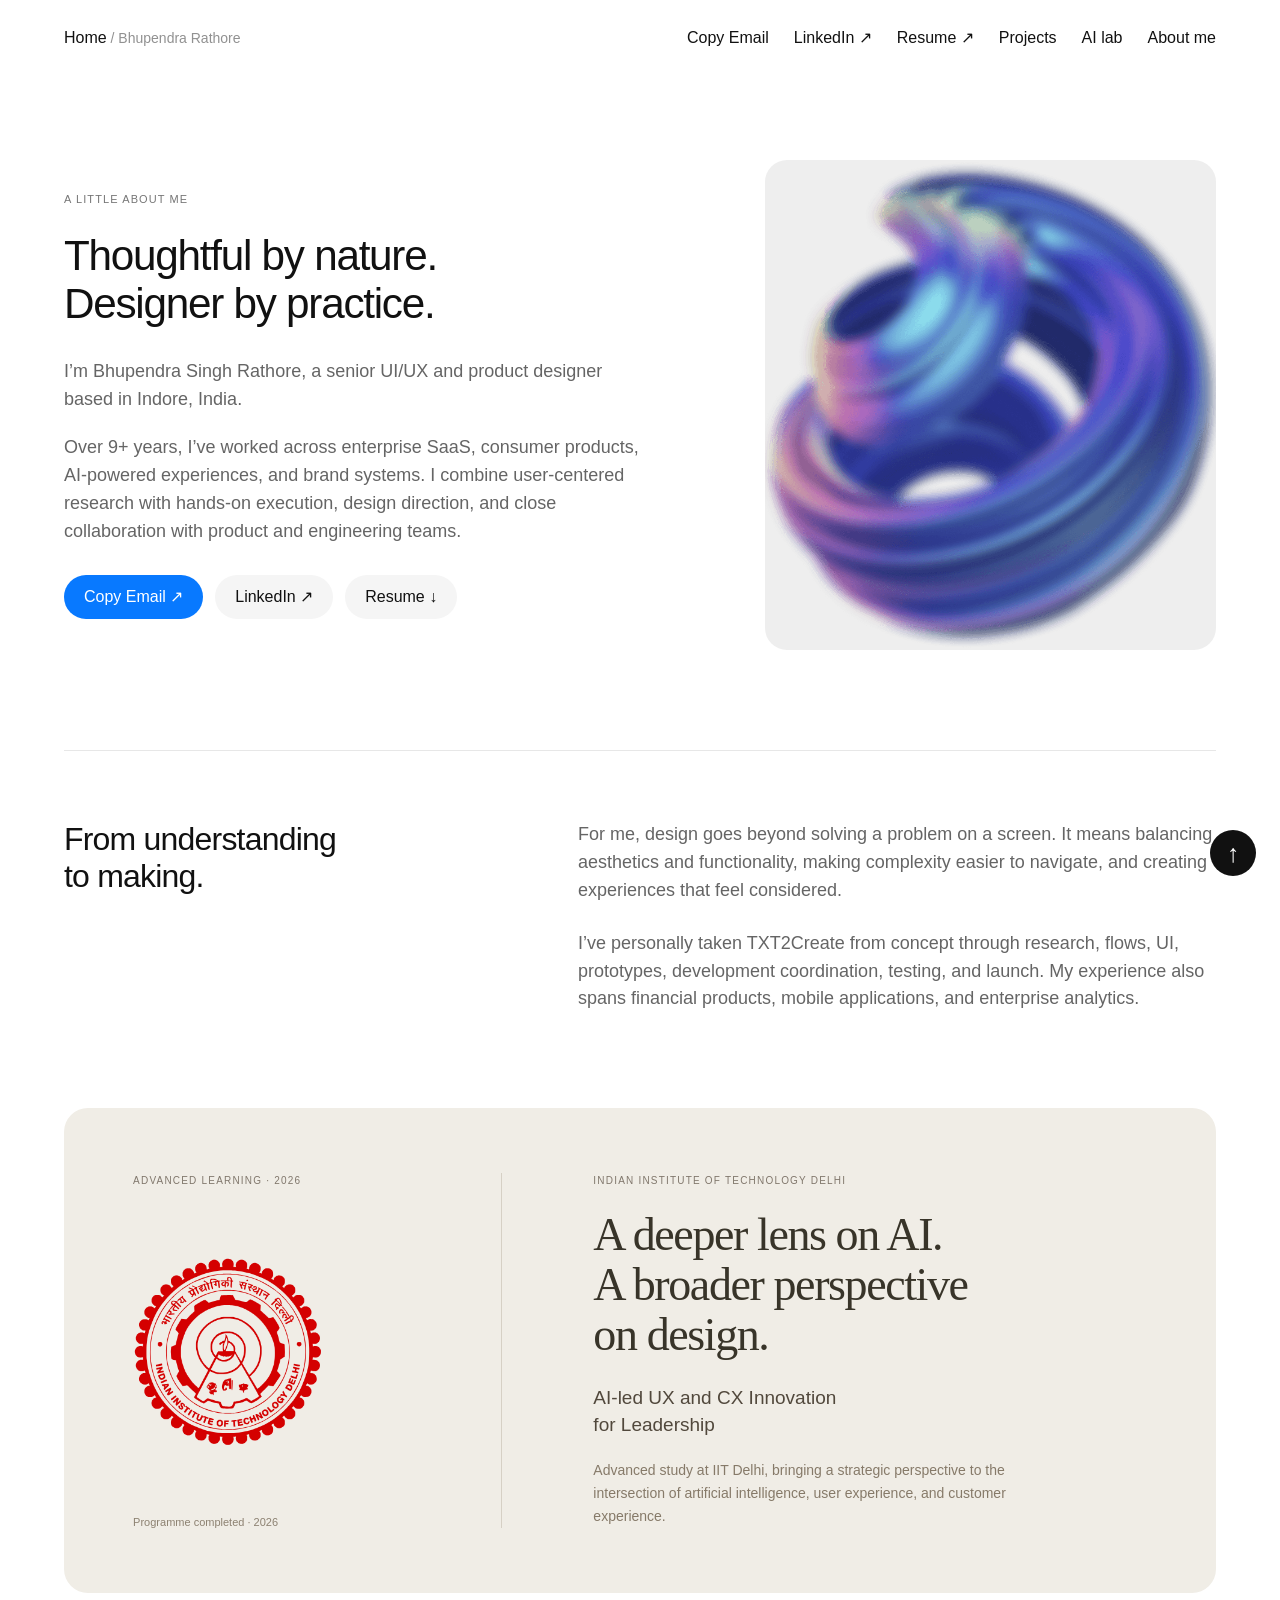
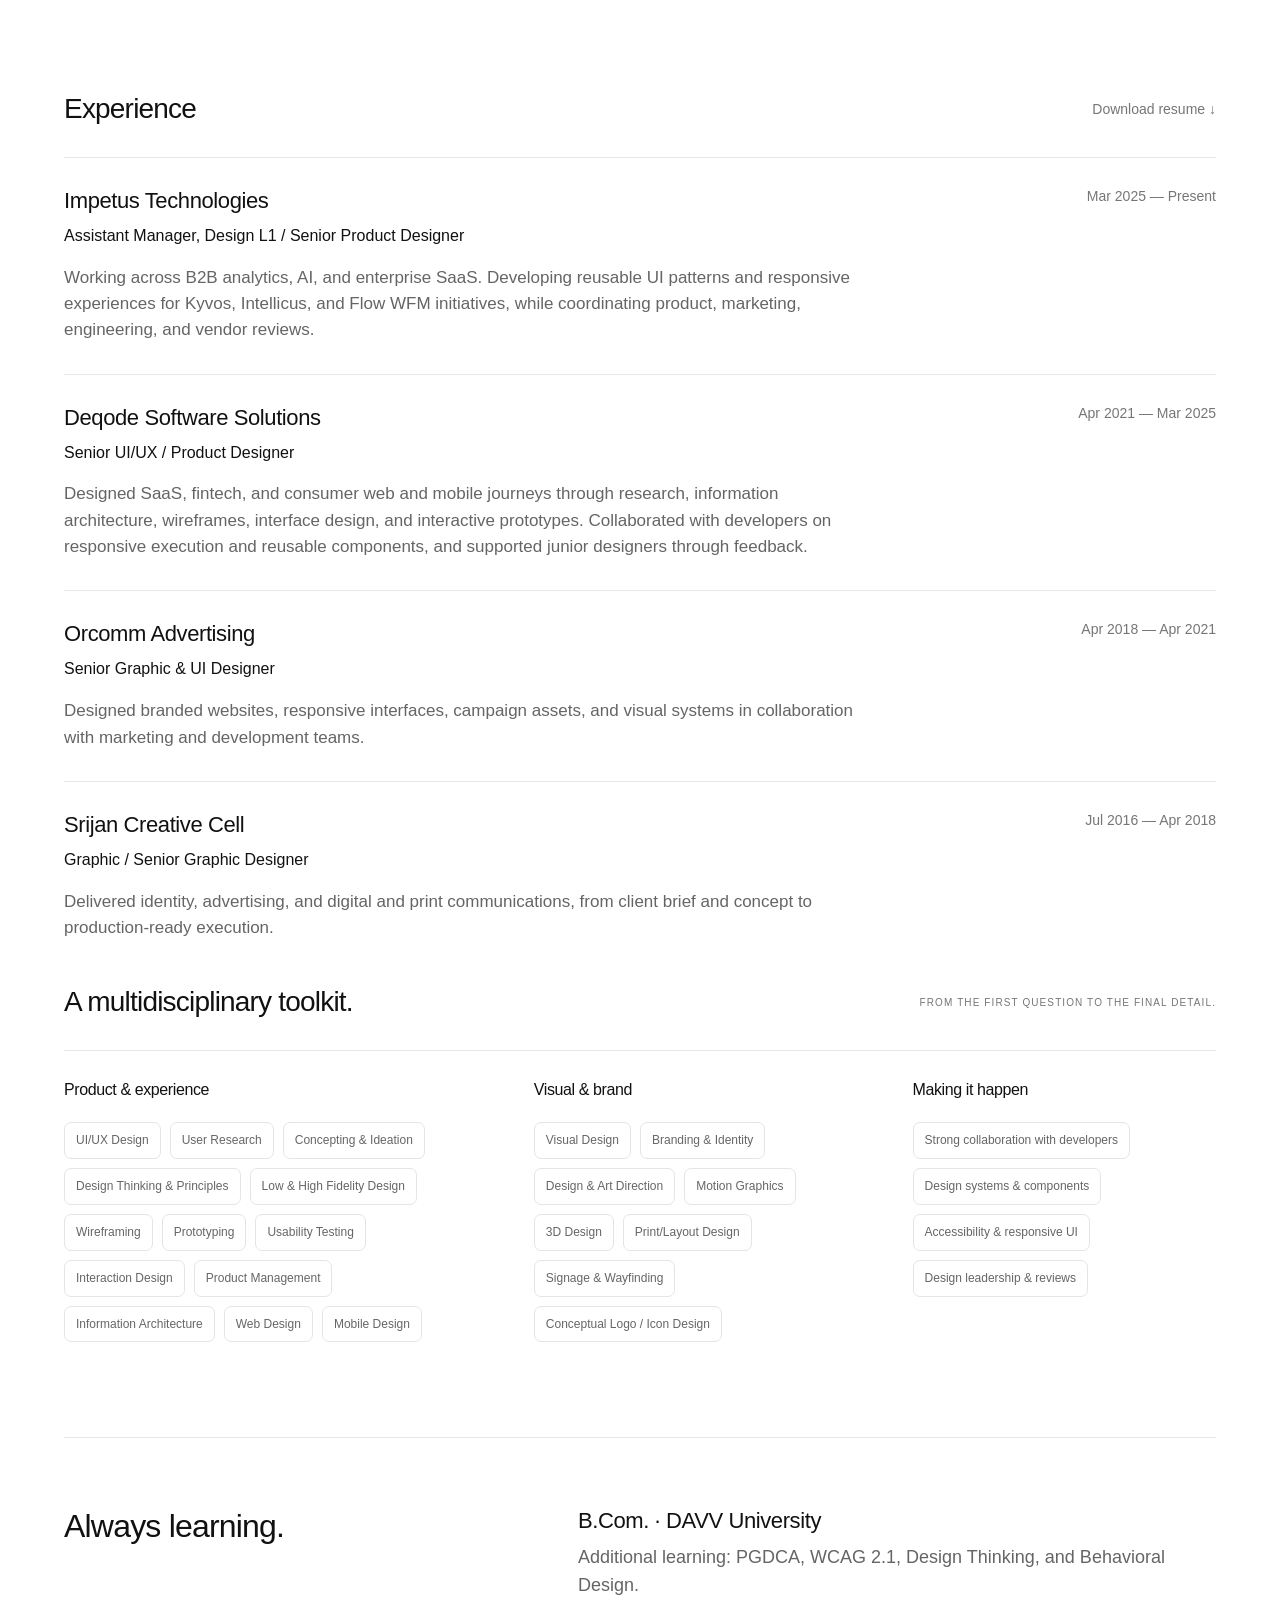
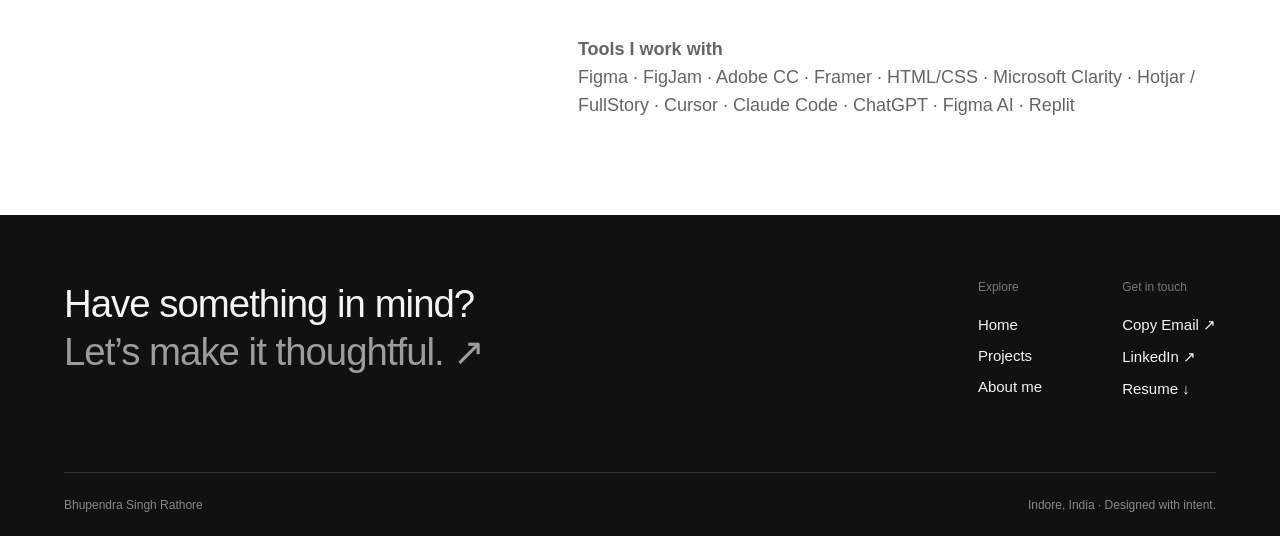
==== commit 25b0fca4: "revert: restore pre-audit portfolio from October 21" ====
--- a/about-me.html
+++ b/about-me.html
@@ -1,35 +1,4 @@
-<!doctype html><html lang="en"><head><meta charset="utf-8"><meta name="viewport" content="width=device-width, initial-scale=1"><title>About — Bhupendra Singh Rathore</title><meta name="description" content="Senior UI/UX and product designer based in Indore, India. Enterprise SaaS, AI-powered products, and thoughtful digital experiences."><meta name="theme-color" content="#ffffff"><link rel="icon" href="favicon.svg" type="image/svg+xml"><style>:root{font-family:Arial,Helvetica,sans-serif;color:#111;background:#fff;font-synthesis:none;--muted:#767676;--line:#e7e7e7;--blue:#0879ff}
-*{box-sizing:border-box}html{scroll-behavior:smooth;scroll-padding-top:100px}body{margin:0}a{color:inherit;text-decoration:none}button{font:inherit;color:inherit;cursor:pointer;border:0;background:none}a:focus-visible,button:focus-visible{outline:2px solid var(--blue);outline-offset:6px}img{max-width:100%;display:block}h1,h2,h3,p{margin:0}h1,h2,h3{font-weight:400}h1{letter-spacing:-1.25px}h2{font-size:28px;letter-spacing:-.8px}h3{font-size:22px;letter-spacing:-.4px}p{line-height:1.55}
-.site-header{padding:28px 5%;display:flex;align-items:center;justify-content:space-between;gap:24px;font-size:16px}.nav-name{color:#919191;font-size:14px}.site-header nav{display:flex;align-items:center;gap:25px}.site-header a:hover,.nav-email:hover{color:var(--blue)}.nav-email{padding:0}main{padding:0 5%;max-width:1800px;margin:auto}.hero{padding:82px 0 76px}.eyebrow{display:flex;gap:18px;align-items:center;font-size:11px;letter-spacing:1.1px;color:var(--muted);line-height:1.5}.hero .eyebrow span{padding-left:18px;border-left:1px solid #ccc}.hero h1{font-size:clamp(30px,2.8vw,49px);line-height:1.22;max-width:1010px;margin:25px 0 33px}.hero-actions{display:flex;gap:12px;flex-wrap:wrap}.pill{display:inline-flex;justify-content:center;align-items:center;gap:15px;border-radius:100px;background:#f5f5f5;padding:12px 20px;font-size:16px;line-height:1.2;transition:background .2s,transform .2s}.pill:hover{background:#e8e8e8;transform:translateY(-2px)}.pill.primary{background:var(--blue);color:white}.pill.primary:hover{background:#0064dd}.showcase{display:block;height:clamp(350px,50vw,730px);position:relative;background:#eae6f4;overflow:hidden;border-radius:24px}.showcase>img{width:100%;height:100%;object-fit:cover;transition:transform .8s}.showcase:hover>img{transform:scale(1.025)}.showcase-label{position:absolute;inset:auto 24px 24px;display:flex;justify-content:space-between;align-items:center;gap:12px;color:white;background:#111c;backdrop-filter:blur(16px);padding:18px 22px;border-radius:12px;font-size:15px}.showcase-label>span:first-child{font-size:10px;letter-spacing:1px;color:#ddd}.intro-strip{display:flex;justify-content:space-between;align-items:flex-start;gap:30px;padding:37px 0 90px;font-size:16px}.intro-strip>span{font-size:18px}.intro-strip p{color:var(--muted)}.intro-strip>a{border-bottom:1px solid #ccc;padding-bottom:5px}.section-heading{display:flex;justify-content:space-between;align-items:center;gap:20px;margin-bottom:32px}.section-heading>span{font-size:10px;letter-spacing:1.1px;color:var(--muted)}.section-heading>a{font-size:14px;color:var(--muted)}
-.project-grid{display:grid;grid-template-columns:1fr 1fr;gap:54px 28px}.project-card{display:block;min-width:0}.card-art{aspect-ratio:1.36;background:#f2f2f2;border-radius:20px;overflow:hidden}.card-art>img{width:100%;height:100%;object-fit:cover;transition:transform .5s}.project-card:hover .card-art>img{transform:scale(1.035)}.card-caption{display:flex;align-items:flex-start;justify-content:space-between;gap:16px;margin-top:21px}.card-caption h3{font-size:23px;margin-bottom:8px}.card-caption p{font-size:16px;color:var(--muted);max-width:420px}.card-arrow{font-size:23px;transition:transform .2s}.project-card:hover .card-arrow{transform:translate(3px,-3px)}.tags{display:flex;gap:8px;flex-wrap:wrap;margin-top:16px}.tags span,.practice-tags span{font-size:11px;border:1px solid #e3e3e3;padding:6px 10px;border-radius:30px;color:#6a6a6a}.type-art{display:flex;flex-direction:column;justify-content:space-between;height:100%;min-height:250px;padding:32px;background:#ecf1ff;color:#1732aa}.art-eyebrow{font-size:10px;letter-spacing:1.5px}.art-center{display:flex;gap:20px;align-items:center;justify-content:center;font-size:clamp(26px,3.1vw,54px);letter-spacing:-1.7px}.art-mark{font-size:1.6em}.art-bottom{font-size:13px;display:flex;justify-content:space-between;gap:15px}.type-art.beta-24{background:#f3ee65;color:#242619}.type-art.family-tree{background:#e4eddd;color:#375b32}.type-art.enterprise{background:#232a35;color:#e7eaf1}.other-work{padding:100px 0}.small-project-grid{display:grid;grid-template-columns:repeat(4,1fr);gap:22px}.small-project-grid .card-art{aspect-ratio:1.15}.small-project-grid .card-caption h3{font-size:19px}.small-project-grid .card-caption p{font-size:14px}.small-project-grid .type-art{padding:20px;min-height:0}.small-project-grid .art-center{font-size:22px;flex-direction:column;gap:8px}.small-project-grid .art-bottom{font-size:10px}.small-project-grid .art-eyebrow{font-size:8px}
-.experience-section{padding:20px 0 70px}.experience-row{padding:26px 0;border-top:1px solid var(--line);display:flex;justify-content:space-between;gap:30px}.experience-row h3{font-size:20px}.experience-row p{font-size:15px;color:var(--muted);margin-top:8px}.experience-row>span{color:var(--muted);font-size:14px;white-space:nowrap;padding-top:3px}.practice{display:grid;grid-template-columns:1fr 1fr;gap:80px;padding:65px 0 90px}.practice h2{font-size:36px;line-height:1.16}.practice p{color:#555;font-size:20px}.practice-tags{display:flex;flex-wrap:wrap;gap:10px;margin-top:28px}.recognition{padding:20px 0 90px}.recognition-row{display:flex;justify-content:space-between;gap:25px;border-top:1px solid var(--line);padding:21px 0;font-size:17px}.recognition-row>span:last-child{color:var(--muted);font-size:15px}.writing{padding-bottom:110px}.writing>a{display:flex;justify-content:space-between;gap:25px;padding:24px 0;border-top:1px solid var(--line);font-size:18px}.writing>a>span:last-child{font-size:14px;color:var(--muted);white-space:nowrap}
-footer{background:#111;color:#f4f4f4;padding:65px 5% 24px}.footer-top{display:flex;justify-content:space-between;gap:70px}.footer-top>p{font-size:clamp(25px,3vw,44px);line-height:1.25;letter-spacing:-1px}.footer-top>p>a{color:#9c9c9c;transition:color .2s}.footer-top>p>a:hover{color:#fff}.footer-links{display:flex;gap:80px}.footer-links>div{display:flex;flex-direction:column;gap:14px;font-size:15px}.footer-links span{font-size:12px;color:#777;margin-bottom:8px}.footer-links button{text-align:left;padding:0}.footer-bottom{display:flex;justify-content:space-between;gap:20px;border-top:1px solid #303030;margin-top:75px;padding-top:25px;font-size:12px;color:#888}.back-top{position:fixed;right:24px;bottom:24px;width:46px;height:46px;border-radius:50%;background:#111;color:#fff;font-size:25px;z-index:10;box-shadow:0 0 0 1px #ffffff50}.toast{position:fixed;bottom:30px;left:50%;transform:translate(-50%,15px);opacity:0;pointer-events:none;background:#111;color:white;border-radius:30px;padding:14px 22px;font-size:14px;z-index:20;transition:opacity .2s,transform .2s;box-shadow:0 4px 24px #0002}.toast.visible{opacity:1;transform:translate(-50%,0)}.skip-link{position:fixed;top:10px;left:10px;background:white;padding:12px;z-index:100;transform:translateY(-200%)}.skip-link:focus{transform:none}
-.about-hero{display:grid;grid-template-columns:1.3fr 1fr;gap:10%;padding:85px 0 100px;align-items:center}.about-hero h1{font-size:clamp(34px,3.3vw,56px);line-height:1.14;margin:24px 0 30px}.about-hero p{font-size:18px;color:#656565;margin-bottom:20px}.about-hero .hero-actions{margin-top:30px}.portrait{width:100%;aspect-ratio:.92;object-fit:cover;border-radius:22px;background:#eee}.about-copy{display:grid;grid-template-columns:1fr 1.6fr;gap:10%;padding:70px 0;border-top:1px solid var(--line)}.about-copy h2{font-size:32px}.about-copy p{font-size:18px;color:#656565;margin:0 0 25px}.about-copy h3{margin-bottom:10px}.about-copy .tools{margin-top:36px}.skills-list{display:grid;grid-template-columns:1fr 1fr;gap:20px;font-size:16px;line-height:1.5}.career{padding:30px 0;border-top:1px solid var(--line)}.career-title{display:flex;justify-content:space-between;gap:20px}.career-title span{font-size:14px;color:var(--muted)}.career-role{font-size:16px;margin:10px 0 16px}.career>p:last-child{font-size:17px;color:#656565;max-width:800px}
-.project-heading{padding:65px 0 45px}.back-link{font-size:14px;color:var(--muted)}.project-heading-row{display:flex;justify-content:space-between;align-items:flex-end;gap:30px;margin-top:60px}.project-heading h1{font-size:clamp(38px,4.5vw,66px);margin:18px 0}.project-heading p{font-size:20px;color:#707070;max-width:680px}.project-type{font-size:14px;color:var(--muted);padding-bottom:4px;white-space:nowrap}.project-cover{border-radius:24px;overflow:hidden;min-height:300px;background:#f2f2f2}.project-cover>img{width:100%;height:auto;max-height:850px;object-fit:contain}.project-cover>.type-art{min-height:500px}.project-cover .art-center{font-size:clamp(36px,7vw,96px)}.project-details{max-width:920px;margin:70px auto}.project-section{display:grid;grid-template-columns:1fr 2fr;gap:50px;margin-bottom:55px}.project-section h2{font-size:24px}.project-section p{font-size:19px;color:#656565}.project-contact{text-align:center;padding:60px 0 90px}.project-contact p{color:var(--muted);margin:18px 0 25px}.next-project{display:block;border-top:1px solid var(--line);padding:45px 0 75px}.next-project>span{font-size:14px;color:var(--muted)}.next-project h2{font-size:38px;margin-top:16px}section[id]{scroll-margin-top:40px}
-@media(min-width:1600px){.site-header,footer{padding-left:max(5%,calc((100vw - 1620px)/2));padding-right:max(5%,calc((100vw - 1620px)/2))}}
-@media(max-width:1000px){.nav-name{display:none}.small-project-grid{grid-template-columns:1fr 1fr;gap:40px 24px}.small-project-grid .card-art{aspect-ratio:1.5}.small-project-grid .art-center{flex-direction:row;font-size:30px}.intro-strip{flex-wrap:wrap}.intro-strip p{font-size:14px}.practice{gap:40px}.footer-links{gap:40px}.about-hero{gap:5%}.about-hero p{font-size:16px}}
-@media(max-width:650px){.site-header{padding:23px 6%;font-size:14px}.site-header nav{gap:18px}.desktop-link,.nav-email{display:none}main{padding:0 6%}.hero{padding:65px 0 40px}.eyebrow{font-size:9px;gap:10px;letter-spacing:.7px}.hero .eyebrow span{padding-left:10px}.hero h1{font-size:32px;letter-spacing:-.8px;margin:24px 0 28px;line-height:1.18}.pill{font-size:14px;padding:12px 17px;gap:7px}.hero-actions{gap:8px}.showcase{height:340px;border-radius:16px}.showcase-label{inset:auto 12px 12px;padding:12px;font-size:12px;flex-direction:column;align-items:flex-start;gap:6px}.showcase-label>span:first-child{font-size:8px}.intro-strip{padding:24px 0 65px;gap:18px}.intro-strip>span{font-size:16px}.intro-strip p{flex-basis:100%;order:3}.intro-strip>a{font-size:12px}.section-heading{align-items:flex-end;margin-bottom:24px}.section-heading>span{display:none}.section-heading h2{font-size:25px}.project-grid{grid-template-columns:1fr;gap:40px}.card-art{border-radius:16px;aspect-ratio:1.3}.card-caption h3{font-size:22px}.card-caption p{font-size:15px}.type-art{padding:25px}.art-center{font-size:37px}.other-work{padding:65px 0}.small-project-grid{grid-template-columns:1fr;gap:40px}.small-project-grid .card-art{aspect-ratio:1.5}.small-project-grid .art-center{font-size:34px}.small-project-grid .card-caption h3{font-size:22px}.small-project-grid .card-caption p{font-size:15px}.experience-row{flex-direction:column;gap:12px;padding:24px 0}.experience-row h3{font-size:20px}.experience-row p{font-size:14px}.experience-row>span{font-size:12px}.practice{grid-template-columns:1fr;gap:25px;padding:15px 0 65px}.practice h2{font-size:32px}.practice p{font-size:18px}.recognition{padding-bottom:60px}.recognition-row{flex-direction:column;gap:8px;font-size:16px}.recognition-row>span:last-child{font-size:13px}.writing{padding-bottom:70px}.writing>a{font-size:16px;flex-direction:column;gap:10px}.writing>a>span:last-child{font-size:12px}footer{padding:45px 6% 25px}.footer-top{flex-direction:column;gap:40px}.footer-top>p{font-size:28px}.footer-links{justify-content:space-between;gap:20px;max-width:320px}.footer-bottom{margin-top:50px;flex-direction:column;gap:10px;font-size:11px}.back-top{width:40px;height:40px;right:15px;bottom:15px}.about-hero{grid-template-columns:1fr;padding:60px 0;gap:40px}.about-hero h1{font-size:37px}.portrait{max-height:450px;object-position:top}.about-copy{grid-template-columns:1fr;gap:25px;padding:45px 0}.about-copy h2{font-size:28px}.about-copy p{font-size:17px}.skills-list{font-size:14px;gap:16px}.career-title{flex-direction:column;gap:10px}.career-title h3{font-size:21px}.career-title span{font-size:12px}.career>p:last-child{font-size:16px}.project-heading{padding-top:45px}.project-heading-row{flex-direction:column;align-items:flex-start;margin-top:40px;gap:20px}.project-heading h1{font-size:39px}.project-heading p{font-size:18px}.project-cover{border-radius:16px;min-height:0}.project-cover>.type-art{min-height:320px}.project-details{margin:45px 0}.project-section{grid-template-columns:1fr;gap:16px;margin-bottom:40px}.project-section p{font-size:17px}.project-contact{padding:30px 0 60px}.project-contact h2{font-size:26px}.next-project h2{font-size:30px}.toast{max-width:90%;white-space:nowrap;font-size:13px}}
-.portrait{height:auto}
-.hero-description{max-width:66ch;font-size:20px;line-height:1.6;color:#525252;margin:-8px 0 32px}.hero-capabilities{list-style:none;padding:0;display:flex;flex-wrap:wrap;gap:16px 32px;margin:32px 0 0;color:#525252;font-size:13px}.hero-capabilities li{border-left:2px solid #d5d5d5;padding-left:12px}.hero h1{max-width:20ch;font-size:clamp(36px,4vw,64px);line-height:1.08;letter-spacing:-1.8px}.flagship-section{padding-top:96px}.flagship-grid{grid-template-columns:repeat(12,minmax(0,1fr));gap:32px}.flagship-grid>.project-card{grid-column:span 4}.small-project-grid{grid-template-columns:repeat(12,minmax(0,1fr));gap:40px 24px}.small-project-grid>.project-card{grid-column:span 4}.project-card:focus-visible{outline:3px solid #075dc4;outline-offset:8px;border-radius:16px}.case-action{display:flex;gap:12px;align-items:center;margin-top:24px;font-size:14px;color:#164e95;min-height:24px}.leadership{padding:96px 0 0}.section-intro{max-width:66ch;font-size:20px;line-height:1.65;color:#525252;margin-bottom:40px}.leadership-grid{display:grid;grid-template-columns:repeat(12,minmax(0,1fr));gap:40px 48px}.leadership-grid article{grid-column:span 6;border-top:1px solid #d4d4d4;padding-top:24px}.leadership-grid h3{font-size:22px;margin-bottom:16px}.leadership-grid p{max-width:60ch;color:#525252;font-size:17px;line-height:1.7}.content-needed{border-left:2px solid #a8a8a8;padding:8px 0 8px 20px}.content-needed strong{font-weight:500;font-size:12px;text-transform:uppercase;letter-spacing:.8px;color:#565656}.content-needed p{margin-top:8px}.project-section>div{min-width:0}.project-section p{max-width:70ch}.site-header nav>a,.nav-email{min-height:44px;display:inline-flex;align-items:center}.back-top{min-width:44px;min-height:44px}.tags span,.practice-tags span,.capability-group span,.eyebrow,.section-heading>span,.section-heading>a,.card-caption p,.intro-strip p,.experience-row p,.experience-row>span,.recognition-row>span:last-child,.writing>a>span:last-child{color:#595959}.creation p{color:#57534e}.creation-type,.creation-note{color:#625a52}.iit-highlight .eyebrow,.iit-completion,.iit-copy>p:last-child{color:#655b4e}.footer-links span,.footer-bottom{color:#aaa}.hero,.other-work,.experience-section,.ai-lab,.recognition,.writing{scroll-margin-top:80px}.pill{min-height:44px}.hero-actions{margin-top:24px}.practice .hero-actions{margin-top:32px}
-@media(max-width:1024px){.flagship-grid>.project-card{grid-column:span 6}.flagship-grid>.project-card:last-child{grid-column:span 6}.small-project-grid>.project-card{grid-column:span 6}.site-header nav{gap:16px}.nav-name{display:none}}
-@media(max-width:650px){.hero-description{font-size:17px;margin:0 0 24px}.hero h1{font-size:clamp(32px,8.8vw,45px);letter-spacing:-1px;max-width:20ch}.hero-capabilities{gap:16px;margin-top:24px;font-size:12px}.hero-capabilities li{padding-left:8px}.hero-actions .pill{font-size:13px;padding:12px}.flagship-section{padding-top:64px}.flagship-grid>.project-card,.flagship-grid>.project-card:last-child,.small-project-grid>.project-card{grid-column:span 12}.flagship-grid{gap:40px}.leadership{padding-top:64px}.leadership-grid article{grid-column:span 12}.leadership-grid{gap:32px}.section-intro{font-size:17px;margin-bottom:32px}.leadership-grid p{font-size:16px}.site-header{gap:12px}.site-header nav{gap:12px}.site-header,.site-header nav{font-size:13px}.small-project-grid .art-center{font-size:clamp(24px,7vw,34px)}.art-center{font-size:clamp(25px,8vw,37px)}.project-heading h1{overflow-wrap:anywhere}.section-heading h2{font-size:25px}.pill{max-width:100%}}
-main>section:not(.hero):not(.about-hero):not(.project-heading),.case-gallery figure{content-visibility:auto;contain-intrinsic-size:auto 700px}
-.iit-logo{width:190px;height:auto;object-fit:contain}@media(max-width:650px){.iit-logo{width:140px}}
-.type-art.talkbar{background:#eaf3f0;color:#234e43}.type-art.talkbar .art-center{font-size:clamp(36px,5vw,68px);letter-spacing:-2px}
-.showcase{height:auto;aspect-ratio:16/9}
-.metric-note{max-width:760px;margin-top:22px;color:#888;font-size:12px;line-height:1.8}
-.experience-section{padding:110px 0 75px}.recognition{padding:20px 0 25px}.other-work{padding:95px 0 120px}.experience-row{padding:32px 0}.recognition-row{padding:25px 0}.project-grid{gap:65px 36px}.project-page{max-width:1160px;margin:auto}.project-page .project-heading{padding:85px 0 65px}.project-page .project-heading-row{margin-top:75px}.project-page .project-heading p{line-height:1.6;max-width:690px}.project-page .project-heading h1{margin:24px 0}.project-page .project-cover{border-radius:12px}.project-page .project-details{max-width:880px;margin:110px auto 95px}.project-page .project-section{grid-template-columns:1fr 2.2fr;gap:65px;margin-bottom:65px}.project-page .project-section p{font-size:18px;line-height:1.85}.project-page .project-section h2{font-size:23px;line-height:1.4}.study-results{border-top:1px solid var(--line);padding:70px 0 80px}.study-results h2{font-size:38px;line-height:1.2;margin:24px 0 50px}.metric-grid{display:grid;grid-template-columns:repeat(3,1fr);gap:45px}.metric-grid>div{display:flex;flex-direction:column;gap:17px}.metric-grid strong{font-size:68px;font-weight:400;letter-spacing:-3px}.metric-grid span{font-size:15px;color:#777;line-height:1.5}.metric-source{font-size:11px;color:#999;margin-top:34px}.metric-source a{text-decoration:underline;text-underline-offset:3px}.study-process{display:grid;grid-template-columns:1fr 1fr;gap:90px;padding:70px 0 110px;border-top:1px solid var(--line)}.study-process h2{font-size:32px;line-height:1.2;margin:24px 0}.study-process p{font-size:17px;line-height:1.8;color:#777}.study-process ol{padding:0;margin:0;list-style:none}.study-process li{display:flex;gap:24px;align-items:center;border-bottom:1px solid var(--line);padding:24px 0}.study-process li>span{font-size:12px;color:#aaa}.study-process h3{font-size:19px;letter-spacing:-.3px}.project-page .case-gallery{padding-top:20px}.project-page .case-gallery figure{margin-bottom:70px}.project-page .case-gallery img{border-radius:8px}.project-page .project-contact{padding:90px 0 115px}
-@media(max-width:650px){.experience-section{padding:70px 0 50px}.recognition{padding:10px 0 20px}.other-work{padding:60px 0 75px}.experience-row{padding:25px 0}.project-grid{gap:45px}.project-page .project-heading{padding:50px 0 40px}.project-page .project-heading-row{margin-top:45px}.project-page .project-details{margin:65px 0}.project-page .project-section{grid-template-columns:1fr;gap:18px;margin-bottom:45px}.project-page .project-section p{font-size:17px;line-height:1.8}.study-results{padding:45px 0 50px}.study-results h2{font-size:28px;margin:20px 0 35px}.metric-grid{grid-template-columns:1fr;gap:25px}.metric-grid>div{flex-direction:row;align-items:center;gap:25px}.metric-grid strong{font-size:53px;min-width:105px}.metric-grid span{font-size:14px}.study-process{grid-template-columns:1fr;gap:25px;padding:45px 0 60px}.study-process h2{font-size:28px}.study-process h3{font-size:17px}.project-page .case-gallery figure{margin-bottom:40px}.project-page .project-contact{padding:50px 0 65px}}
-@media(max-width:650px){.hero-actions .pill{padding:12px 14px}}
-@media(prefers-reduced-motion:reduce){html{scroll-behavior:auto}*,*::before,*::after{transition:none!important;animation:none!important}}
-.ai-lab{padding:20px 0 100px}.lab-intro{display:grid;grid-template-columns:1fr 1fr;gap:60px;align-items:end;margin-bottom:38px}.lab-intro h2{font-size:54px;line-height:1.04;letter-spacing:-2px;margin-top:20px}.coffee-dot{color:#8f5b3e}.lab-intro p{max-width:450px;color:#656565;font-size:18px}.handwritten{display:block;font-family:Georgia,serif;font-size:17px;font-style:italic;color:#947357;margin-top:20px}.creation-grid{display:grid;grid-template-columns:repeat(3,1fr);gap:18px}.creation{background:#f6f5f2;border:1px solid #ebe9e3;border-radius:20px;padding:28px;min-height:300px;display:flex;flex-direction:column;justify-content:space-between;gap:28px;transition:transform .25s,border-color .25s}.creation:hover{transform:translateY(-4px);border-color:#c5bcb0}.creation-top{display:flex;justify-content:space-between;align-items:center;gap:12px}.creation-mark{display:grid;place-items:center;width:50px;height:50px;border-radius:13px;background:white;font-size:25px;letter-spacing:-1px;box-shadow:0 2px 8px #00000008}.creation-type{color:#77716b;font-size:10px;letter-spacing:.7px;text-align:right;text-transform:uppercase}.creation h3{font-size:24px;margin-bottom:12px}.creation p{font-size:15px;color:#706a64;line-height:1.6;max-width:330px}.creation-note{font-size:10px;letter-spacing:.8px;color:#95897e;text-transform:uppercase}.html-figma{background:#eeeefa;border-color:#e5e4f2}.html-figma .creation-mark{color:#7361ac}.expenses{background:#edf3ec;border-color:#e0e8de}.expenses .creation-mark{color:#567551}.content-analysis{background:#f4eee6;border-color:#ede4d7}.content-analysis .creation-mark{color:#96683c}.design-audit{background:#eaf2f5;border-color:#dce9ed}.design-audit .creation-mark{color:#438599}.webpage-capture{background:#f7eeee;border-color:#efdfdf}.webpage-capture .creation-mark{color:#a26868}.coffee-card{background:#fff;border:1px dashed #d8cfc2;align-items:center;justify-content:center;text-align:center}.coffee-cup{font-size:34px}.coffee-card p{font-family:Georgia,serif;font-size:24px;font-style:italic;color:#76624e;line-height:1.25}
-.iit-highlight{display:grid;grid-template-columns:1fr 1.5fr;gap:9%;padding:65px 6%;border-radius:24px;background:#f0ede6;position:relative;overflow:hidden;margin:0 0 100px}.iit-institution{display:flex;flex-direction:column;justify-content:space-between;align-items:flex-start;gap:40px;border-right:1px solid #d6d0c5}.iit-highlight .eyebrow{font-size:10px;letter-spacing:1.2px;color:#80776c}.iit-wordmark{font-family:Georgia,'Times New Roman',serif;font-size:96px;line-height:.8;letter-spacing:-7px;color:#383429}.iit-wordmark span{display:block;font-family:Arial,Helvetica,sans-serif;font-size:20px;letter-spacing:9px;line-height:1.6;margin-top:15px;margin-left:4px}.iit-completion{font-size:11px;color:#8c8171}.iit-copy h2{font-family:Georgia,'Times New Roman',serif;font-size:46px;line-height:1.08;letter-spacing:-1.4px;margin:22px 0 26px;color:#383429}.iit-copy .iit-programme{color:#51483c;font-size:19px;line-height:1.4;margin-bottom:20px}.iit-copy>p:last-child{color:#867a69;font-size:14px;max-width:430px;line-height:1.65}.capabilities{padding:15px 0 95px}.capability-grid{display:grid;grid-template-columns:1.4fr 1.1fr 1fr;gap:45px;border-top:1px solid var(--line);padding-top:30px}.capability-group h3{font-size:16px;margin-bottom:23px}.capability-group>div{display:flex;flex-wrap:wrap;gap:9px}.capability-group span{border:1px solid #e5e5e5;border-radius:7px;padding:9px 11px;font-size:12px;color:#666;line-height:1.4}.case-gallery{padding:20px 0 50px}.case-gallery figure{margin:0 0 32px}.case-gallery img{width:100%;height:auto;border-radius:16px;background:#f4f4f4}.case-gallery figcaption{font-size:11px;letter-spacing:.4px;color:#858585;margin-top:12px}
-@media(max-width:1000px){.creation-grid{grid-template-columns:1fr 1fr}.iit-copy h2{font-size:38px}.iit-highlight{gap:6%;padding:50px 5%}.capability-grid{gap:24px}.lab-intro h2{font-size:46px}}
-@media(max-width:650px){.ai-lab{padding:0 0 65px}.lab-intro{grid-template-columns:1fr;gap:23px;margin-bottom:28px}.lab-intro h2{font-size:42px;letter-spacing:-1.3px}.lab-intro p{font-size:16px}.handwritten{font-size:16px;margin-top:16px}.creation-grid{grid-template-columns:1fr;gap:14px}.creation{min-height:270px;padding:25px;border-radius:16px;gap:22px}.creation h3{font-size:24px}.creation p{font-size:15px;max-width:none}.coffee-card{min-height:230px}.iit-highlight{grid-template-columns:1fr;padding:32px 25px;gap:30px;margin-bottom:65px;border-radius:18px}.iit-institution{border-right:0;border-bottom:1px solid #d6d0c5;padding-bottom:25px;gap:25px}.iit-wordmark{font-size:70px;letter-spacing:-5px}.iit-wordmark span{font-size:15px;letter-spacing:6px;margin-top:10px}.iit-copy h2{font-size:35px;letter-spacing:-1px;margin:20px 0}.iit-highlight .eyebrow{font-size:8px}.iit-copy .iit-programme{font-size:18px}.iit-copy>p:last-child{font-size:14px}.capabilities{padding:0 0 60px}.capability-grid{grid-template-columns:1fr;gap:32px}.capability-group h3{margin-bottom:16px}.capability-group span{font-size:12px}.case-gallery{padding-top:0}.case-gallery .section-heading{align-items:flex-start;flex-direction:column;gap:14px}.case-gallery figure{margin-bottom:24px}.case-gallery img{border-radius:10px}}
-.flagship-grid,.small-project-grid,.leadership-grid{grid-template-columns:repeat(12,minmax(0,1fr))}
-.creation-type,.creation-note{color:#625a52}.iit-highlight .eyebrow,.iit-completion,.iit-copy>p:last-child{color:#655b4e}
-@media(max-width:650px){.site-header nav .desktop-link,.site-header nav .nav-email{display:none}.flagship-grid>.project-card,.flagship-grid>.project-card:last-child,.small-project-grid>.project-card{grid-column:1/-1}.art-center{flex-wrap:wrap}.art-center>span:last-child{overflow-wrap:anywhere}.site-header nav{gap:12px}.site-header nav>a{font-size:12px}}
-</style><script src="local.js" defer></script></head>
+<!doctype html><html lang="en"><head><meta charset="utf-8"><meta name="viewport" content="width=device-width, initial-scale=1"><title>About — Bhupendra Singh Rathore</title><meta name="description" content="Senior UI/UX and product designer based in Indore, India. Enterprise SaaS, AI-powered products, and thoughtful digital experiences."><meta name="theme-color" content="#ffffff"><link rel="icon" href="favicon.svg" type="image/svg+xml"><link rel="stylesheet" href="local.css"><script src="local.js" defer></script></head>
     <body><a class="skip-link" href="#main">Skip to content</a><header class="site-header"><a href="index.html" aria-label="Bhupendra Rathore home">Home<span class="nav-name"> / Bhupendra Rathore</span></a><nav aria-label="Main navigation"><button class="nav-email" data-copy-email>Copy Email</button><a class="desktop-link" href="https://www.linkedin.com/in/bhupendra-rathore-b4b64588/" target="_blank" rel="noopener noreferrer">LinkedIn ↗</a><a class="desktop-link" href="Bhupendra_Rathore_Resume.pdf" target="_blank">Resume ↗</a><a href="index.html#case-studies">Projects</a><a href="index.html#ai-lab">AI lab</a><a href="about-me.html">About me</a></nav></header>
     <main id="main"><section class="about-hero"><div><span class="eyebrow">A LITTLE ABOUT ME</span><h1>Thoughtful by nature.<br>Designer by practice.</h1><p>I’m Bhupendra Singh Rathore, a senior UI/UX and product designer based in Indore, India.</p><p>Over 9+ years, I’ve worked across enterprise SaaS, consumer products, AI-powered experiences, and brand systems. I combine user-centered research with hands-on execution, design direction, and close collaboration with product and engineering teams.</p><div class="hero-actions"><button class="pill primary" data-copy-email>Copy Email ↗</button><a class="pill" href="https://www.linkedin.com/in/bhupendra-rathore-b4b64588/" target="_blank" rel="noopener noreferrer">LinkedIn ↗</a><a class="pill" href="Bhupendra_Rathore_Resume.pdf" target="_blank">Resume ↓</a></div></div><img class="portrait" src="assets-portrait.png" alt="Abstract iridescent artwork from Bhupendra’s portfolio" width="829" height="869"></section>
     <section class="about-copy"><h2>From understanding<br>to making.</h2><div><p>For me, design goes beyond solving a problem on a screen. It means balancing aesthetics and functionality, making complexity easier to navigate, and creating experiences that feel considered.</p><p>I’ve personally taken TXT2Create from concept through research, flows, UI, prototypes, development coordination, testing, and launch. My experience also spans financial products, mobile applications, and enterprise analytics.</p></div></section>
--- a/local.css
+++ b/local.css
@@ -0,0 +1,24 @@
+:root{font-family:Arial,Helvetica,sans-serif;color:#111;background:#fff;font-synthesis:none;--muted:#767676;--line:#e7e7e7;--blue:#0879ff}
+*{box-sizing:border-box}html{scroll-behavior:smooth;scroll-padding-top:100px}body{margin:0}a{color:inherit;text-decoration:none}button{font:inherit;color:inherit;cursor:pointer;border:0;background:none}a:focus-visible,button:focus-visible{outline:2px solid var(--blue);outline-offset:6px}img{max-width:100%;display:block}h1,h2,h3,p{margin:0}h1,h2,h3{font-weight:400}h1{letter-spacing:-1.25px}h2{font-size:28px;letter-spacing:-.8px}h3{font-size:22px;letter-spacing:-.4px}p{line-height:1.55}
+.site-header{padding:28px 5%;display:flex;align-items:center;justify-content:space-between;gap:24px;font-size:16px}.nav-name{color:#919191;font-size:14px}.site-header nav{display:flex;align-items:center;gap:25px}.site-header a:hover,.nav-email:hover{color:var(--blue)}.nav-email{padding:0}main{padding:0 5%;max-width:1800px;margin:auto}.hero{padding:82px 0 76px}.eyebrow{display:flex;gap:18px;align-items:center;font-size:11px;letter-spacing:1.1px;color:var(--muted);line-height:1.5}.hero .eyebrow span{padding-left:18px;border-left:1px solid #ccc}.hero h1{font-size:clamp(30px,2.8vw,49px);line-height:1.22;max-width:1010px;margin:25px 0 33px}.hero-actions{display:flex;gap:12px;flex-wrap:wrap}.pill{display:inline-flex;justify-content:center;align-items:center;gap:15px;border-radius:100px;background:#f5f5f5;padding:12px 20px;font-size:16px;line-height:1.2;transition:background .2s,transform .2s}.pill:hover{background:#e8e8e8;transform:translateY(-2px)}.pill.primary{background:var(--blue);color:white}.pill.primary:hover{background:#0064dd}.showcase{display:block;height:clamp(350px,50vw,730px);position:relative;background:#eae6f4;overflow:hidden;border-radius:24px}.showcase>img{width:100%;height:100%;object-fit:cover;transition:transform .8s}.showcase:hover>img{transform:scale(1.025)}.showcase-label{position:absolute;inset:auto 24px 24px;display:flex;justify-content:space-between;align-items:center;gap:12px;color:white;background:#111c;backdrop-filter:blur(16px);padding:18px 22px;border-radius:12px;font-size:15px}.showcase-label>span:first-child{font-size:10px;letter-spacing:1px;color:#ddd}.intro-strip{display:flex;justify-content:space-between;align-items:flex-start;gap:30px;padding:37px 0 90px;font-size:16px}.intro-strip>span{font-size:18px}.intro-strip p{color:var(--muted)}.intro-strip>a{border-bottom:1px solid #ccc;padding-bottom:5px}.section-heading{display:flex;justify-content:space-between;align-items:center;gap:20px;margin-bottom:32px}.section-heading>span{font-size:10px;letter-spacing:1.1px;color:var(--muted)}.section-heading>a{font-size:14px;color:var(--muted)}
+.project-grid{display:grid;grid-template-columns:1fr 1fr;gap:54px 28px}.project-card{display:block;min-width:0}.card-art{aspect-ratio:1.36;background:#f2f2f2;border-radius:20px;overflow:hidden}.card-art>img{width:100%;height:100%;object-fit:cover;transition:transform .5s}.project-card:hover .card-art>img{transform:scale(1.035)}.card-caption{display:flex;align-items:flex-start;justify-content:space-between;gap:16px;margin-top:21px}.card-caption h3{font-size:23px;margin-bottom:8px}.card-caption p{font-size:16px;color:var(--muted);max-width:420px}.card-arrow{font-size:23px;transition:transform .2s}.project-card:hover .card-arrow{transform:translate(3px,-3px)}.tags{display:flex;gap:8px;flex-wrap:wrap;margin-top:16px}.tags span,.practice-tags span{font-size:11px;border:1px solid #e3e3e3;padding:6px 10px;border-radius:30px;color:#6a6a6a}.type-art{display:flex;flex-direction:column;justify-content:space-between;height:100%;min-height:250px;padding:32px;background:#ecf1ff;color:#1732aa}.art-eyebrow{font-size:10px;letter-spacing:1.5px}.art-center{display:flex;gap:20px;align-items:center;justify-content:center;font-size:clamp(26px,3.1vw,54px);letter-spacing:-1.7px}.art-mark{font-size:1.6em}.art-bottom{font-size:13px;display:flex;justify-content:space-between;gap:15px}.type-art.beta-24{background:#f3ee65;color:#242619}.type-art.family-tree{background:#e4eddd;color:#375b32}.type-art.enterprise{background:#232a35;color:#e7eaf1}.other-work{padding:100px 0}.small-project-grid{display:grid;grid-template-columns:repeat(4,1fr);gap:22px}.small-project-grid .card-art{aspect-ratio:1.15}.small-project-grid .card-caption h3{font-size:19px}.small-project-grid .card-caption p{font-size:14px}.small-project-grid .type-art{padding:20px;min-height:0}.small-project-grid .art-center{font-size:22px;flex-direction:column;gap:8px}.small-project-grid .art-bottom{font-size:10px}.small-project-grid .art-eyebrow{font-size:8px}
+.experience-section{padding:20px 0 70px}.experience-row{padding:26px 0;border-top:1px solid var(--line);display:flex;justify-content:space-between;gap:30px}.experience-row h3{font-size:20px}.experience-row p{font-size:15px;color:var(--muted);margin-top:8px}.experience-row>span{color:var(--muted);font-size:14px;white-space:nowrap;padding-top:3px}.practice{display:grid;grid-template-columns:1fr 1fr;gap:80px;padding:65px 0 90px}.practice h2{font-size:36px;line-height:1.16}.practice p{color:#555;font-size:20px}.practice-tags{display:flex;flex-wrap:wrap;gap:10px;margin-top:28px}.recognition{padding:20px 0 90px}.recognition-row{display:flex;justify-content:space-between;gap:25px;border-top:1px solid var(--line);padding:21px 0;font-size:17px}.recognition-row>span:last-child{color:var(--muted);font-size:15px}.writing{padding-bottom:110px}.writing>a{display:flex;justify-content:space-between;gap:25px;padding:24px 0;border-top:1px solid var(--line);font-size:18px}.writing>a>span:last-child{font-size:14px;color:var(--muted);white-space:nowrap}
+footer{background:#111;color:#f4f4f4;padding:65px 5% 24px}.footer-top{display:flex;justify-content:space-between;gap:70px}.footer-top>p{font-size:clamp(25px,3vw,44px);line-height:1.25;letter-spacing:-1px}.footer-top>p>a{color:#9c9c9c;transition:color .2s}.footer-top>p>a:hover{color:#fff}.footer-links{display:flex;gap:80px}.footer-links>div{display:flex;flex-direction:column;gap:14px;font-size:15px}.footer-links span{font-size:12px;color:#777;margin-bottom:8px}.footer-links button{text-align:left;padding:0}.footer-bottom{display:flex;justify-content:space-between;gap:20px;border-top:1px solid #303030;margin-top:75px;padding-top:25px;font-size:12px;color:#888}.back-top{position:fixed;right:24px;bottom:24px;width:46px;height:46px;border-radius:50%;background:#111;color:#fff;font-size:25px;z-index:10;box-shadow:0 0 0 1px #ffffff50}.toast{position:fixed;bottom:30px;left:50%;transform:translate(-50%,15px);opacity:0;pointer-events:none;background:#111;color:white;border-radius:30px;padding:14px 22px;font-size:14px;z-index:20;transition:opacity .2s,transform .2s;box-shadow:0 4px 24px #0002}.toast.visible{opacity:1;transform:translate(-50%,0)}.skip-link{position:fixed;top:10px;left:10px;background:white;padding:12px;z-index:100;transform:translateY(-200%)}.skip-link:focus{transform:none}
+.about-hero{display:grid;grid-template-columns:1.3fr 1fr;gap:10%;padding:85px 0 100px;align-items:center}.about-hero h1{font-size:clamp(34px,3.3vw,56px);line-height:1.14;margin:24px 0 30px}.about-hero p{font-size:18px;color:#656565;margin-bottom:20px}.about-hero .hero-actions{margin-top:30px}.portrait{width:100%;aspect-ratio:.92;object-fit:cover;border-radius:22px;background:#eee}.about-copy{display:grid;grid-template-columns:1fr 1.6fr;gap:10%;padding:70px 0;border-top:1px solid var(--line)}.about-copy h2{font-size:32px}.about-copy p{font-size:18px;color:#656565;margin:0 0 25px}.about-copy h3{margin-bottom:10px}.about-copy .tools{margin-top:36px}.skills-list{display:grid;grid-template-columns:1fr 1fr;gap:20px;font-size:16px;line-height:1.5}.career{padding:30px 0;border-top:1px solid var(--line)}.career-title{display:flex;justify-content:space-between;gap:20px}.career-title span{font-size:14px;color:var(--muted)}.career-role{font-size:16px;margin:10px 0 16px}.career>p:last-child{font-size:17px;color:#656565;max-width:800px}
+.project-heading{padding:65px 0 45px}.back-link{font-size:14px;color:var(--muted)}.project-heading-row{display:flex;justify-content:space-between;align-items:flex-end;gap:30px;margin-top:60px}.project-heading h1{font-size:clamp(38px,4.5vw,66px);margin:18px 0}.project-heading p{font-size:20px;color:#707070;max-width:680px}.project-type{font-size:14px;color:var(--muted);padding-bottom:4px;white-space:nowrap}.project-cover{border-radius:24px;overflow:hidden;min-height:300px;background:#f2f2f2}.project-cover>img{width:100%;height:auto;max-height:850px;object-fit:contain}.project-cover>.type-art{min-height:500px}.project-cover .art-center{font-size:clamp(36px,7vw,96px)}.project-details{max-width:920px;margin:70px auto}.project-section{display:grid;grid-template-columns:1fr 2fr;gap:50px;margin-bottom:55px}.project-section h2{font-size:24px}.project-section p{font-size:19px;color:#656565}.project-contact{text-align:center;padding:60px 0 90px}.project-contact p{color:var(--muted);margin:18px 0 25px}.next-project{display:block;border-top:1px solid var(--line);padding:45px 0 75px}.next-project>span{font-size:14px;color:var(--muted)}.next-project h2{font-size:38px;margin-top:16px}section[id]{scroll-margin-top:40px}
+@media(min-width:1600px){.site-header,footer{padding-left:max(5%,calc((100vw - 1620px)/2));padding-right:max(5%,calc((100vw - 1620px)/2))}}
+@media(max-width:1000px){.nav-name{display:none}.small-project-grid{grid-template-columns:1fr 1fr;gap:40px 24px}.small-project-grid .card-art{aspect-ratio:1.5}.small-project-grid .art-center{flex-direction:row;font-size:30px}.intro-strip{flex-wrap:wrap}.intro-strip p{font-size:14px}.practice{gap:40px}.footer-links{gap:40px}.about-hero{gap:5%}.about-hero p{font-size:16px}}
+@media(max-width:650px){.site-header{padding:23px 6%;font-size:14px}.site-header nav{gap:18px}.desktop-link,.nav-email{display:none}main{padding:0 6%}.hero{padding:65px 0 40px}.eyebrow{font-size:9px;gap:10px;letter-spacing:.7px}.hero .eyebrow span{padding-left:10px}.hero h1{font-size:32px;letter-spacing:-.8px;margin:24px 0 28px;line-height:1.18}.pill{font-size:14px;padding:12px 17px;gap:7px}.hero-actions{gap:8px}.showcase{height:340px;border-radius:16px}.showcase-label{inset:auto 12px 12px;padding:12px;font-size:12px;flex-direction:column;align-items:flex-start;gap:6px}.showcase-label>span:first-child{font-size:8px}.intro-strip{padding:24px 0 65px;gap:18px}.intro-strip>span{font-size:16px}.intro-strip p{flex-basis:100%;order:3}.intro-strip>a{font-size:12px}.section-heading{align-items:flex-end;margin-bottom:24px}.section-heading>span{display:none}.section-heading h2{font-size:25px}.project-grid{grid-template-columns:1fr;gap:40px}.card-art{border-radius:16px;aspect-ratio:1.3}.card-caption h3{font-size:22px}.card-caption p{font-size:15px}.type-art{padding:25px}.art-center{font-size:37px}.other-work{padding:65px 0}.small-project-grid{grid-template-columns:1fr;gap:40px}.small-project-grid .card-art{aspect-ratio:1.5}.small-project-grid .art-center{font-size:34px}.small-project-grid .card-caption h3{font-size:22px}.small-project-grid .card-caption p{font-size:15px}.experience-row{flex-direction:column;gap:12px;padding:24px 0}.experience-row h3{font-size:20px}.experience-row p{font-size:14px}.experience-row>span{font-size:12px}.practice{grid-template-columns:1fr;gap:25px;padding:15px 0 65px}.practice h2{font-size:32px}.practice p{font-size:18px}.recognition{padding-bottom:60px}.recognition-row{flex-direction:column;gap:8px;font-size:16px}.recognition-row>span:last-child{font-size:13px}.writing{padding-bottom:70px}.writing>a{font-size:16px;flex-direction:column;gap:10px}.writing>a>span:last-child{font-size:12px}footer{padding:45px 6% 25px}.footer-top{flex-direction:column;gap:40px}.footer-top>p{font-size:28px}.footer-links{justify-content:space-between;gap:20px;max-width:320px}.footer-bottom{margin-top:50px;flex-direction:column;gap:10px;font-size:11px}.back-top{width:40px;height:40px;right:15px;bottom:15px}.about-hero{grid-template-columns:1fr;padding:60px 0;gap:40px}.about-hero h1{font-size:37px}.portrait{max-height:450px;object-position:top}.about-copy{grid-template-columns:1fr;gap:25px;padding:45px 0}.about-copy h2{font-size:28px}.about-copy p{font-size:17px}.skills-list{font-size:14px;gap:16px}.career-title{flex-direction:column;gap:10px}.career-title h3{font-size:21px}.career-title span{font-size:12px}.career>p:last-child{font-size:16px}.project-heading{padding-top:45px}.project-heading-row{flex-direction:column;align-items:flex-start;margin-top:40px;gap:20px}.project-heading h1{font-size:39px}.project-heading p{font-size:18px}.project-cover{border-radius:16px;min-height:0}.project-cover>.type-art{min-height:320px}.project-details{margin:45px 0}.project-section{grid-template-columns:1fr;gap:16px;margin-bottom:40px}.project-section p{font-size:17px}.project-contact{padding:30px 0 60px}.project-contact h2{font-size:26px}.next-project h2{font-size:30px}.toast{max-width:90%;white-space:nowrap;font-size:13px}}
+.portrait{height:auto}
+.iit-logo{width:190px;height:auto;object-fit:contain}@media(max-width:650px){.iit-logo{width:140px}}
+.type-art.talkbar{background:#eaf3f0;color:#234e43}.type-art.talkbar .art-center{font-size:clamp(36px,5vw,68px);letter-spacing:-2px}
+.showcase{height:auto;aspect-ratio:16/9}
+.metric-note{max-width:760px;margin-top:22px;color:#888;font-size:12px;line-height:1.8}
+.experience-section{padding:110px 0 75px}.recognition{padding:20px 0 25px}.other-work{padding:95px 0 120px}.experience-row{padding:32px 0}.recognition-row{padding:25px 0}.project-grid{gap:65px 36px}.project-page{max-width:1160px;margin:auto}.project-page .project-heading{padding:85px 0 65px}.project-page .project-heading-row{margin-top:75px}.project-page .project-heading p{line-height:1.6;max-width:690px}.project-page .project-heading h1{margin:24px 0}.project-page .project-cover{border-radius:12px}.project-page .project-details{max-width:880px;margin:110px auto 95px}.project-page .project-section{grid-template-columns:1fr 2.2fr;gap:65px;margin-bottom:65px}.project-page .project-section p{font-size:18px;line-height:1.85}.project-page .project-section h2{font-size:23px;line-height:1.4}.study-results{border-top:1px solid var(--line);padding:70px 0 80px}.study-results h2{font-size:38px;line-height:1.2;margin:24px 0 50px}.metric-grid{display:grid;grid-template-columns:repeat(3,1fr);gap:45px}.metric-grid>div{display:flex;flex-direction:column;gap:17px}.metric-grid strong{font-size:68px;font-weight:400;letter-spacing:-3px}.metric-grid span{font-size:15px;color:#777;line-height:1.5}.metric-source{font-size:11px;color:#999;margin-top:34px}.metric-source a{text-decoration:underline;text-underline-offset:3px}.study-process{display:grid;grid-template-columns:1fr 1fr;gap:90px;padding:70px 0 110px;border-top:1px solid var(--line)}.study-process h2{font-size:32px;line-height:1.2;margin:24px 0}.study-process p{font-size:17px;line-height:1.8;color:#777}.study-process ol{padding:0;margin:0;list-style:none}.study-process li{display:flex;gap:24px;align-items:center;border-bottom:1px solid var(--line);padding:24px 0}.study-process li>span{font-size:12px;color:#aaa}.study-process h3{font-size:19px;letter-spacing:-.3px}.project-page .case-gallery{padding-top:20px}.project-page .case-gallery figure{margin-bottom:70px}.project-page .case-gallery img{border-radius:8px}.project-page .project-contact{padding:90px 0 115px}
+@media(max-width:650px){.experience-section{padding:70px 0 50px}.recognition{padding:10px 0 20px}.other-work{padding:60px 0 75px}.experience-row{padding:25px 0}.project-grid{gap:45px}.project-page .project-heading{padding:50px 0 40px}.project-page .project-heading-row{margin-top:45px}.project-page .project-details{margin:65px 0}.project-page .project-section{grid-template-columns:1fr;gap:18px;margin-bottom:45px}.project-page .project-section p{font-size:17px;line-height:1.8}.study-results{padding:45px 0 50px}.study-results h2{font-size:28px;margin:20px 0 35px}.metric-grid{grid-template-columns:1fr;gap:25px}.metric-grid>div{flex-direction:row;align-items:center;gap:25px}.metric-grid strong{font-size:53px;min-width:105px}.metric-grid span{font-size:14px}.study-process{grid-template-columns:1fr;gap:25px;padding:45px 0 60px}.study-process h2{font-size:28px}.study-process h3{font-size:17px}.project-page .case-gallery figure{margin-bottom:40px}.project-page .project-contact{padding:50px 0 65px}}
+@media(max-width:650px){.hero-actions .pill{padding:12px 14px}}
+@media(prefers-reduced-motion:reduce){html{scroll-behavior:auto}*,*::before,*::after{transition:none!important;animation:none!important}}
+.ai-lab{padding:20px 0 100px}.lab-intro{display:grid;grid-template-columns:1fr 1fr;gap:60px;align-items:end;margin-bottom:38px}.lab-intro h2{font-size:54px;line-height:1.04;letter-spacing:-2px;margin-top:20px}.coffee-dot{color:#8f5b3e}.lab-intro p{max-width:450px;color:#656565;font-size:18px}.handwritten{display:block;font-family:Georgia,serif;font-size:17px;font-style:italic;color:#947357;margin-top:20px}.creation-grid{display:grid;grid-template-columns:repeat(3,1fr);gap:18px}.creation{background:#f6f5f2;border:1px solid #ebe9e3;border-radius:20px;padding:28px;min-height:300px;display:flex;flex-direction:column;justify-content:space-between;gap:28px;transition:transform .25s,border-color .25s}.creation:hover{transform:translateY(-4px);border-color:#c5bcb0}.creation-top{display:flex;justify-content:space-between;align-items:center;gap:12px}.creation-mark{display:grid;place-items:center;width:50px;height:50px;border-radius:13px;background:white;font-size:25px;letter-spacing:-1px;box-shadow:0 2px 8px #00000008}.creation-type{color:#77716b;font-size:10px;letter-spacing:.7px;text-align:right;text-transform:uppercase}.creation h3{font-size:24px;margin-bottom:12px}.creation p{font-size:15px;color:#706a64;line-height:1.6;max-width:330px}.creation-note{font-size:10px;letter-spacing:.8px;color:#95897e;text-transform:uppercase}.html-figma{background:#eeeefa;border-color:#e5e4f2}.html-figma .creation-mark{color:#7361ac}.expenses{background:#edf3ec;border-color:#e0e8de}.expenses .creation-mark{color:#567551}.content-analysis{background:#f4eee6;border-color:#ede4d7}.content-analysis .creation-mark{color:#96683c}.design-audit{background:#eaf2f5;border-color:#dce9ed}.design-audit .creation-mark{color:#438599}.webpage-capture{background:#f7eeee;border-color:#efdfdf}.webpage-capture .creation-mark{color:#a26868}.coffee-card{background:#fff;border:1px dashed #d8cfc2;align-items:center;justify-content:center;text-align:center}.coffee-cup{font-size:34px}.coffee-card p{font-family:Georgia,serif;font-size:24px;font-style:italic;color:#76624e;line-height:1.25}
+.iit-highlight{display:grid;grid-template-columns:1fr 1.5fr;gap:9%;padding:65px 6%;border-radius:24px;background:#f0ede6;position:relative;overflow:hidden;margin:0 0 100px}.iit-institution{display:flex;flex-direction:column;justify-content:space-between;align-items:flex-start;gap:40px;border-right:1px solid #d6d0c5}.iit-highlight .eyebrow{font-size:10px;letter-spacing:1.2px;color:#80776c}.iit-wordmark{font-family:Georgia,'Times New Roman',serif;font-size:96px;line-height:.8;letter-spacing:-7px;color:#383429}.iit-wordmark span{display:block;font-family:Arial,Helvetica,sans-serif;font-size:20px;letter-spacing:9px;line-height:1.6;margin-top:15px;margin-left:4px}.iit-completion{font-size:11px;color:#8c8171}.iit-copy h2{font-family:Georgia,'Times New Roman',serif;font-size:46px;line-height:1.08;letter-spacing:-1.4px;margin:22px 0 26px;color:#383429}.iit-copy .iit-programme{color:#51483c;font-size:19px;line-height:1.4;margin-bottom:20px}.iit-copy>p:last-child{color:#867a69;font-size:14px;max-width:430px;line-height:1.65}.capabilities{padding:15px 0 95px}.capability-grid{display:grid;grid-template-columns:1.4fr 1.1fr 1fr;gap:45px;border-top:1px solid var(--line);padding-top:30px}.capability-group h3{font-size:16px;margin-bottom:23px}.capability-group>div{display:flex;flex-wrap:wrap;gap:9px}.capability-group span{border:1px solid #e5e5e5;border-radius:7px;padding:9px 11px;font-size:12px;color:#666;line-height:1.4}.case-gallery{padding:20px 0 50px}.case-gallery figure{margin:0 0 32px}.case-gallery img{width:100%;height:auto;border-radius:16px;background:#f4f4f4}.case-gallery figcaption{font-size:11px;letter-spacing:.4px;color:#858585;margin-top:12px}
+@media(max-width:1000px){.creation-grid{grid-template-columns:1fr 1fr}.iit-copy h2{font-size:38px}.iit-highlight{gap:6%;padding:50px 5%}.capability-grid{gap:24px}.lab-intro h2{font-size:46px}}
+@media(max-width:650px){.ai-lab{padding:0 0 65px}.lab-intro{grid-template-columns:1fr;gap:23px;margin-bottom:28px}.lab-intro h2{font-size:42px;letter-spacing:-1.3px}.lab-intro p{font-size:16px}.handwritten{font-size:16px;margin-top:16px}.creation-grid{grid-template-columns:1fr;gap:14px}.creation{min-height:270px;padding:25px;border-radius:16px;gap:22px}.creation h3{font-size:24px}.creation p{font-size:15px;max-width:none}.coffee-card{min-height:230px}.iit-highlight{grid-template-columns:1fr;padding:32px 25px;gap:30px;margin-bottom:65px;border-radius:18px}.iit-institution{border-right:0;border-bottom:1px solid #d6d0c5;padding-bottom:25px;gap:25px}.iit-wordmark{font-size:70px;letter-spacing:-5px}.iit-wordmark span{font-size:15px;letter-spacing:6px;margin-top:10px}.iit-copy h2{font-size:35px;letter-spacing:-1px;margin:20px 0}.iit-highlight .eyebrow{font-size:8px}.iit-copy .iit-programme{font-size:18px}.iit-copy>p:last-child{font-size:14px}.capabilities{padding:0 0 60px}.capability-grid{grid-template-columns:1fr;gap:32px}.capability-group h3{margin-bottom:16px}.capability-group span{font-size:12px}.case-gallery{padding-top:0}.case-gallery .section-heading{align-items:flex-start;flex-direction:column;gap:14px}.case-gallery figure{margin-bottom:24px}.case-gallery img{border-radius:10px}}
